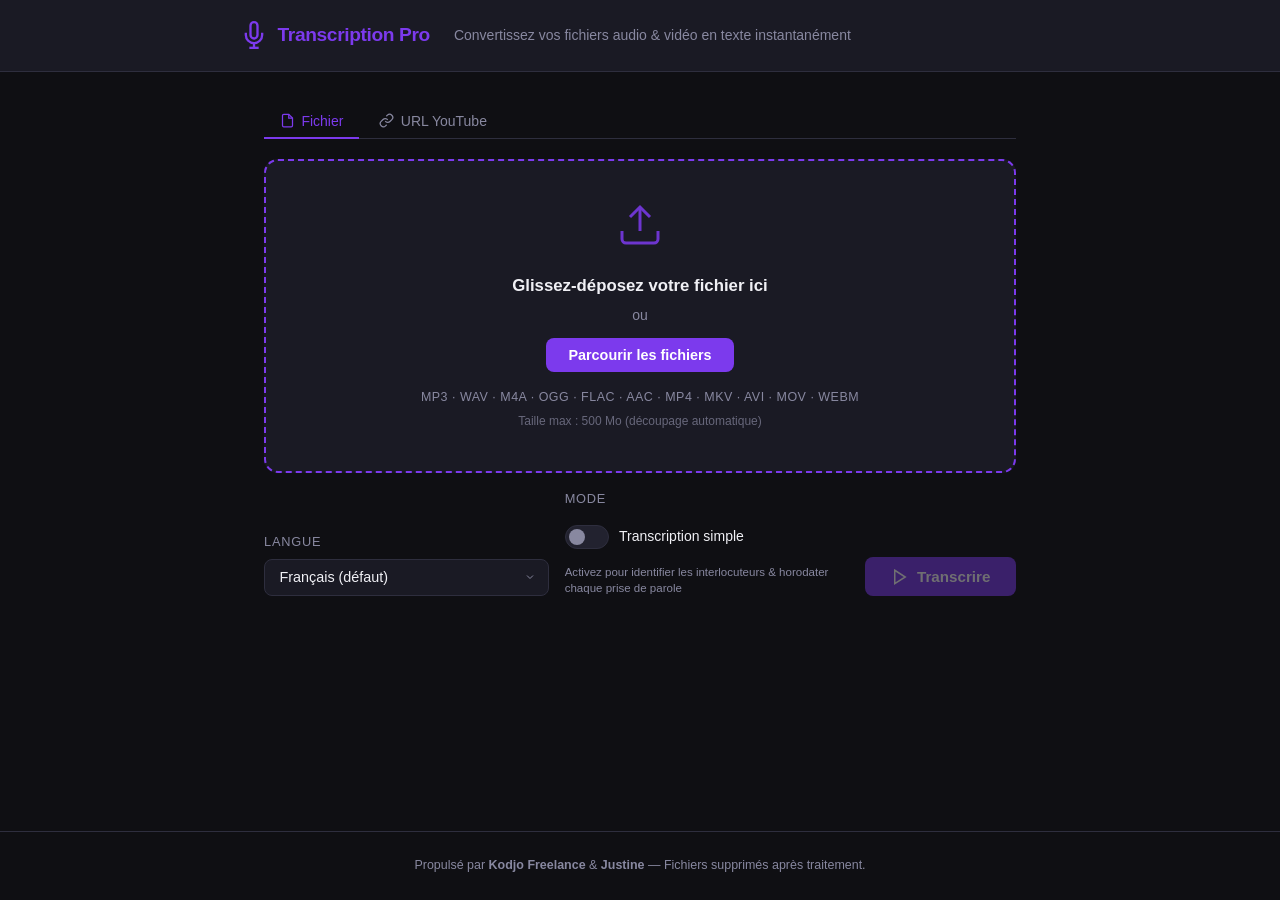
==== frontend/index.html @ 66207620 "Initial commit: transcription app with Cohere/Whisper + diarization" ====
<!DOCTYPE html>
<html lang="fr">
<head>
  <meta charset="UTF-8" />
  <meta name="viewport" content="width=device-width, initial-scale=1.0" />
  <title>Transcription Pro</title>
  <link rel="stylesheet" href="style.css" />
</head>
<body>

  <header>
    <div class="header-inner">
      <div class="logo">
        <svg width="28" height="28" viewBox="0 0 24 24" fill="none" stroke="currentColor" stroke-width="2">
          <path d="M12 1a3 3 0 0 0-3 3v8a3 3 0 0 0 6 0V4a3 3 0 0 0-3-3z"/>
          <path d="M19 10v2a7 7 0 0 1-14 0v-2"/>
          <line x1="12" y1="19" x2="12" y2="23"/>
          <line x1="8" y1="23" x2="16" y2="23"/>
        </svg>
        <span>Transcription Pro</span>
      </div>
      <p class="tagline">Convertissez vos fichiers audio &amp; vidéo en texte instantanément</p>
    </div>
  </header>

  <main>

    <!-- Bannière d'erreur -->
    <div id="error-banner" class="error-banner hidden" role="alert">
      <svg width="18" height="18" viewBox="0 0 24 24" fill="none" stroke="currentColor" stroke-width="2">
        <circle cx="12" cy="12" r="10"/><line x1="12" y1="8" x2="12" y2="12"/>
        <line x1="12" y1="16" x2="12.01" y2="16"/>
      </svg>
      <span id="error-message"></span>
      <button id="error-dismiss" aria-label="Fermer">&times;</button>
    </div>

    <!-- ═══════════════════════════════════════
         SECTION 1 — Upload
    ════════════════════════════════════════ -->
    <section id="upload-section">

      <!-- Onglets Fichier / URL -->
      <div class="input-tabs">
        <button class="input-tab active" data-input="file">
          <svg width="15" height="15" viewBox="0 0 24 24" fill="none" stroke="currentColor" stroke-width="2"><path d="M14 2H6a2 2 0 0 0-2 2v16a2 2 0 0 0 2 2h12a2 2 0 0 0 2-2V8z"/><polyline points="14 2 14 8 20 8"/></svg>
          Fichier
        </button>
        <button class="input-tab" data-input="url">
          <svg width="15" height="15" viewBox="0 0 24 24" fill="none" stroke="currentColor" stroke-width="2"><path d="M10 13a5 5 0 0 0 7.54.54l3-3a5 5 0 0 0-7.07-7.07l-1.72 1.71"/><path d="M14 11a5 5 0 0 0-7.54-.54l-3 3a5 5 0 0 0 7.07 7.07l1.71-1.71"/></svg>
          URL YouTube
        </button>
      </div>

      <!-- Panneau Fichier -->
      <div id="panel-file">
      <div id="drop-zone" tabindex="0" role="button" aria-label="Zone de dépôt de fichier">
        <div class="drop-icon">
          <svg width="48" height="48" viewBox="0 0 24 24" fill="none" stroke="currentColor" stroke-width="1.5">
            <path d="M21 15v4a2 2 0 0 1-2 2H5a2 2 0 0 1-2-2v-4"/>
            <polyline points="17 8 12 3 7 8"/>
            <line x1="12" y1="3" x2="12" y2="15"/>
          </svg>
        </div>
        <p class="drop-title">Glissez-déposez votre fichier ici</p>
        <p class="drop-sub">ou</p>
        <button id="browse-btn" type="button">Parcourir les fichiers</button>
        <p class="formats">MP3 · WAV · M4A · OGG · FLAC · AAC · MP4 · MKV · AVI · MOV · WEBM</p>
        <p class="max-size">Taille max : 500 Mo (découpage automatique)</p>
        <input
          type="file"
          id="file-input"
          hidden
          accept=".mp3,.wav,.m4a,.ogg,.flac,.aac,.mp4,.mkv,.avi,.mov,.webm"
        />
      </div>
      </div><!-- fin panel-file -->

      <!-- Panneau URL -->
      <div id="panel-url" class="hidden">
        <div class="url-input-card">
          <div class="url-input-icon">
            <svg width="36" height="36" viewBox="0 0 24 24" fill="none" stroke="currentColor" stroke-width="1.5">
              <path d="M22.54 6.42a2.78 2.78 0 0 0-1.95-1.96C18.88 4 12 4 12 4s-6.88 0-8.59.46A2.78 2.78 0 0 0 1.46 6.42 29 29 0 0 0 1 12a29 29 0 0 0 .46 5.58 2.78 2.78 0 0 0 1.95 1.96C5.12 20 12 20 12 20s6.88 0 8.59-.46a2.78 2.78 0 0 0 1.95-1.96A29 29 0 0 0 23 12a29 29 0 0 0-.46-5.58z"/>
              <polygon points="9.75 15.02 15.5 12 9.75 8.98 9.75 15.02"/>
            </svg>
          </div>
          <p class="url-input-title">Collez un lien YouTube</p>
          <p class="url-input-sub">Fonctionne aussi avec Vimeo, Twitter/X, Facebook…</p>
          <div class="url-field-row">
            <input
              type="url"
              id="url-input"
              placeholder="https://www.youtube.com/watch?v=..."
              autocomplete="off"
              spellcheck="false"
            />
            <button id="url-paste-btn" type="button" title="Coller depuis le presse-papiers">
              <svg width="15" height="15" viewBox="0 0 24 24" fill="none" stroke="currentColor" stroke-width="2"><path d="M16 4h2a2 2 0 0 1 2 2v14a2 2 0 0 1-2 2H6a2 2 0 0 1-2-2V6a2 2 0 0 1 2-2h2"/><rect x="8" y="2" width="8" height="4" rx="1" ry="1"/></svg>
            </button>
          </div>
          <p id="url-meta" class="url-meta hidden"></p>
        </div>
      </div><!-- fin panel-url -->

      <div class="options-row">

        <!-- Sélection de la langue -->
        <div class="option-group">
          <label for="language-select">Langue</label>
          <select id="language-select">
            <option value="auto">Français (défaut)</option>
            <option value="fr">Français</option>
            <option value="en">English</option>
            <option value="es">Español</option>
            <option value="it">Italiano</option>
            <option value="de">Deutsch</option>
            <option value="pt">Português</option>
            <option value="ja">日本語</option>
            <option value="zh">中文</option>
            <option value="ar">العربية</option>
            <option value="ru">Русский</option>
            <option value="ko">한국어</option>
            <option value="nl">Nederlands</option>
            <option value="pl">Polski</option>
          </select>
        </div>

        <!-- Toggle diarisation -->
        <div class="option-group option-group--toggle">
          <label>Mode</label>
          <div class="toggle-row">
            <label class="toggle-switch" title="Identifier les interlocuteurs (nécessite HF_TOKEN)">
              <input type="checkbox" id="diarize-toggle" />
              <span class="toggle-slider"></span>
            </label>
            <span class="toggle-label" id="mode-label">Transcription simple</span>
          </div>
          <p class="toggle-hint" id="diarize-hint">
            Activez pour identifier les interlocuteurs &amp; horodater chaque prise de parole
          </p>
        </div>

        <!-- Bouton Transcrire -->
        <button id="transcribe-btn" type="button" disabled>
          <svg width="18" height="18" viewBox="0 0 24 24" fill="none" stroke="currentColor" stroke-width="2">
            <polygon points="5 3 19 12 5 21 5 3"/>
          </svg>
          Transcrire
        </button>

      </div>
    </section>

    <!-- ═══════════════════════════════════════
         SECTION 2 — Progression
    ════════════════════════════════════════ -->
    <section id="progress-section" class="hidden">
      <div class="progress-card">
        <div class="progress-icon">
          <svg width="40" height="40" viewBox="0 0 24 24" fill="none" stroke="currentColor" stroke-width="1.5" class="spin">
            <path d="M21 12a9 9 0 1 1-6.219-8.56"/>
          </svg>
        </div>
        <p id="progress-label">Chargement du fichier...</p>
        <div id="progress-bar-container">
          <div id="progress-bar"></div>
        </div>
        <p id="progress-pct">0%</p>
        <p id="progress-detail" class="progress-detail hidden"></p>
      </div>
    </section>

    <!-- ═══════════════════════════════════════
         SECTION 3 — Résultats
    ════════════════════════════════════════ -->
    <section id="results-section" class="hidden">

      <div class="results-header">
        <h2>Transcription terminée</h2>
        <div id="result-meta" class="meta-chips">
          <span id="meta-language" class="chip"></span>
          <span id="meta-duration" class="chip"></span>
          <span id="meta-chunks"   class="chip hidden"></span>
          <span id="meta-speakers" class="chip chip--speakers hidden"></span>
        </div>
      </div>

      <!-- Onglets vue texte / vue interlocuteurs -->
      <div id="view-tabs" class="view-tabs hidden">
        <button class="tab-btn active" data-tab="text">📄 Texte brut</button>
        <button class="tab-btn"        data-tab="speakers">🎙️ Par interlocuteur</button>
      </div>

      <!-- Vue texte brut -->
      <div id="tab-text" class="tab-panel">
        <div class="textarea-wrapper">
          <textarea id="transcript-output" readonly placeholder="La transcription apparaîtra ici..."></textarea>
          <button id="copy-btn" class="copy-btn" title="Copier le texte">
            <svg width="16" height="16" viewBox="0 0 24 24" fill="none" stroke="currentColor" stroke-width="2">
              <rect x="9" y="9" width="13" height="13" rx="2" ry="2"/>
              <path d="M5 15H4a2 2 0 0 1-2-2V4a2 2 0 0 1 2-2h9a2 2 0 0 1 2 2v1"/>
            </svg>
          </button>
        </div>
      </div>

      <!-- Vue interlocuteurs (diarisation) -->
      <div id="tab-speakers" class="tab-panel hidden">
        <div id="speakers-view"></div>
      </div>

      <!-- Boutons d'export -->
      <div class="export-section">
        <p class="export-label">Exporter en :</p>
        <div id="export-buttons">
          <button id="export-txt" class="btn-export">
            <span class="export-icon">TXT</span>
            Texte brut (.txt)
          </button>
          <button id="export-srt" class="btn-export">
            <span class="export-icon">SRT</span>
            Sous-titres (.srt)
          </button>
          <button id="export-docx" class="btn-export">
            <span class="export-icon">DOC</span>
            Word (.docx)
          </button>
        </div>
      </div>

      <button id="new-transcription-btn" type="button" class="btn-secondary">
        ← Nouvelle transcription
      </button>

    </section>

  </main>

  <footer>
    <p>Propulsé par <strong>Kodjo Freelance</strong> &amp; <strong>Justine</strong> &mdash; Fichiers supprimés après traitement.</p>
  </footer>

  <script src="app.js"></script>
</body>
</html>
---- frontend/style.css ----
/* ─── Variables ───────────────────────────────────────────── */
:root {
  --bg:           #0f0f13;
  --surface:      #1a1a24;
  --surface2:     #22222f;
  --border:       #2e2e3e;
  --accent:       #7c3aed;
  --accent-hover: #6d28d9;
  --accent-light: rgba(124, 58, 237, 0.12);
  --text:         #f0f0f5;
  --muted:        #8888a0;
  --error:        #dc2626;
  --error-bg:     rgba(220, 38, 38, 0.1);
  --success:      #16a34a;
  --radius:       14px;
  --radius-sm:    8px;
  --shadow:       0 4px 24px rgba(0, 0, 0, 0.4);
  --transition:   0.2s ease;

  /* Couleurs des interlocuteurs */
  --spk-1: #7c3aed;
  --spk-2: #0e7abf;
  --spk-3: #0e8a4a;
  --spk-4: #bf5e0e;
  --spk-5: #bf0e5e;
  --spk-6: #5e0ebf;
}

/* ─── Reset ───────────────────────────────────────────────── */
*, *::before, *::after { box-sizing: border-box; margin: 0; padding: 0; }

/* ─── Base ────────────────────────────────────────────────── */
body {
  background: var(--bg);
  color: var(--text);
  font-family: -apple-system, BlinkMacSystemFont, "Segoe UI", Roboto, sans-serif;
  font-size: 16px;
  line-height: 1.6;
  min-height: 100vh;
  display: flex;
  flex-direction: column;
}

/* ─── Header ──────────────────────────────────────────────── */
header {
  background: var(--surface);
  border-bottom: 1px solid var(--border);
  padding: 1.25rem 1.5rem;
}

.header-inner {
  max-width: 800px;
  margin: 0 auto;
  display: flex;
  align-items: center;
  gap: 1.5rem;
  flex-wrap: wrap;
}

.logo {
  display: flex;
  align-items: center;
  gap: 0.6rem;
  color: var(--accent);
  font-size: 1.2rem;
  font-weight: 700;
  letter-spacing: -0.02em;
}

.tagline { color: var(--muted); font-size: 0.875rem; }

/* ─── Main ────────────────────────────────────────────────── */
main {
  flex: 1;
  max-width: 800px;
  width: 100%;
  margin: 0 auto;
  padding: 2rem 1.5rem;
  display: flex;
  flex-direction: column;
  gap: 1.5rem;
}

/* ─── Bannière d'erreur ───────────────────────────────────── */
.error-banner {
  display: flex;
  align-items: center;
  gap: 0.75rem;
  background: var(--error-bg);
  border: 1px solid var(--error);
  border-radius: var(--radius-sm);
  padding: 0.875rem 1rem;
  color: #fca5a5;
  font-size: 0.9rem;
}
.error-banner svg { flex-shrink: 0; stroke: var(--error); }
.error-banner span { flex: 1; }

#error-dismiss {
  background: none;
  border: none;
  color: var(--muted);
  font-size: 1.25rem;
  cursor: pointer;
  padding: 0 0.25rem;
  line-height: 1;
  transition: color var(--transition);
}
#error-dismiss:hover { color: var(--text); }

/* ─── Onglets Fichier / URL ───────────────────────────────── */
.input-tabs {
  display: flex;
  gap: 0.25rem;
  border-bottom: 1px solid var(--border);
  margin-bottom: 1.25rem;
}

.input-tab {
  display: flex;
  align-items: center;
  gap: 0.4rem;
  background: none;
  border: none;
  border-bottom: 2px solid transparent;
  color: var(--muted);
  padding: 0.55rem 1rem;
  font-size: 0.875rem;
  font-weight: 500;
  cursor: pointer;
  transition: color var(--transition), border-color var(--transition);
  margin-bottom: -1px;
}
.input-tab:hover { color: var(--text); }
.input-tab.active {
  color: var(--accent);
  border-bottom-color: var(--accent);
}

/* ─── Panneau URL ─────────────────────────────────────────── */
.url-input-card {
  background: var(--surface);
  border: 2px dashed var(--accent);
  border-radius: var(--radius);
  padding: 2.5rem 2rem;
  text-align: center;
  display: flex;
  flex-direction: column;
  align-items: center;
  gap: 0.75rem;
}

.url-input-icon { color: #ff4444; opacity: 0.9; }
.url-input-title { font-size: 1.05rem; font-weight: 600; }
.url-input-sub   { color: var(--muted); font-size: 0.875rem; margin-bottom: 0.25rem; }

.url-field-row {
  display: flex;
  width: 100%;
  max-width: 480px;
  gap: 0.5rem;
}

#url-input {
  flex: 1;
  background: var(--surface2);
  color: var(--text);
  border: 1px solid var(--border);
  border-radius: var(--radius-sm);
  padding: 0.65rem 1rem;
  font-size: 0.9rem;
  outline: none;
  transition: border-color var(--transition);
}
#url-input:focus { border-color: var(--accent); }
#url-input::placeholder { color: var(--muted); }

#url-paste-btn {
  background: var(--surface2);
  border: 1px solid var(--border);
  border-radius: var(--radius-sm);
  color: var(--muted);
  padding: 0 0.75rem;
  cursor: pointer;
  display: flex;
  align-items: center;
  transition: color var(--transition), border-color var(--transition);
}
#url-paste-btn:hover { color: var(--text); border-color: var(--accent); }

.url-meta {
  font-size: 0.78rem;
  color: var(--muted);
  font-style: italic;
}

/* ─── Drop zone ───────────────────────────────────────────── */
#drop-zone {
  background: var(--surface);
  border: 2px dashed var(--accent);
  border-radius: var(--radius);
  padding: 2.5rem 2rem;
  text-align: center;
  cursor: pointer;
  transition: background var(--transition), border-color var(--transition), transform 0.1s;
  outline: none;
}
#drop-zone:hover, #drop-zone:focus {
  background: var(--accent-light);
  border-color: #a78bfa;
}
#drop-zone.drag-over {
  background: var(--accent-light);
  border-color: #a78bfa;
  transform: scale(1.01);
}
#drop-zone.has-file {
  border-style: solid;
  border-color: #16a34a;
  background: rgba(22, 163, 74, 0.07);
}

.drop-icon { margin-bottom: 1rem; color: var(--accent); opacity: 0.85; }
.drop-title { font-size: 1.05rem; font-weight: 600; margin-bottom: 0.25rem; }
.drop-sub { color: var(--muted); font-size: 0.875rem; margin-bottom: 0.75rem; }

#browse-btn {
  background: var(--accent);
  color: #fff;
  border: none;
  border-radius: var(--radius-sm);
  padding: 0.55rem 1.4rem;
  font-size: 0.9rem;
  font-weight: 600;
  cursor: pointer;
  transition: background var(--transition);
  margin-bottom: 1rem;
}
#browse-btn:hover { background: var(--accent-hover); }

.formats { font-size: 0.78rem; color: var(--muted); letter-spacing: 0.04em; margin-bottom: 0.25rem; }
.max-size { font-size: 0.75rem; color: var(--muted); opacity: 0.7; }

/* ─── Options row ─────────────────────────────────────────── */
.options-row {
  display: flex;
  align-items: flex-end;
  gap: 1rem;
  margin-top: 1rem;
  flex-wrap: wrap;
}

.option-group {
  display: flex;
  flex-direction: column;
  gap: 0.4rem;
  flex: 1;
  min-width: 180px;
}

.option-group label {
  font-size: 0.8rem;
  color: var(--muted);
  font-weight: 500;
  text-transform: uppercase;
  letter-spacing: 0.06em;
}

select {
  background: var(--surface);
  color: var(--text);
  border: 1px solid var(--border);
  border-radius: var(--radius-sm);
  padding: 0.6rem 0.9rem;
  font-size: 0.9rem;
  cursor: pointer;
  outline: none;
  transition: border-color var(--transition);
  width: 100%;
  appearance: none;
  background-image: url("data:image/svg+xml,%3Csvg xmlns='http://www.w3.org/2000/svg' width='12' height='12' viewBox='0 0 24 24' fill='none' stroke='%238888a0' stroke-width='2'%3E%3Cpolyline points='6 9 12 15 18 9'/%3E%3C/svg%3E");
  background-repeat: no-repeat;
  background-position: right 0.75rem center;
  padding-right: 2.2rem;
}
select:focus { border-color: var(--accent); }

/* ─── Toggle switch ───────────────────────────────────────── */
.option-group--toggle { min-width: 220px; }

.toggle-row {
  display: flex;
  align-items: center;
  gap: 0.65rem;
  padding: 0.55rem 0;
}

.toggle-switch {
  position: relative;
  display: inline-block;
  width: 44px;
  height: 24px;
  flex-shrink: 0;
  cursor: pointer;
}

.toggle-switch input { opacity: 0; width: 0; height: 0; }

.toggle-slider {
  position: absolute;
  inset: 0;
  background: var(--surface2);
  border: 1px solid var(--border);
  border-radius: 999px;
  transition: background var(--transition), border-color var(--transition);
}
.toggle-slider::before {
  content: "";
  position: absolute;
  left: 3px;
  top: 50%;
  transform: translateY(-50%);
  width: 16px;
  height: 16px;
  background: var(--muted);
  border-radius: 50%;
  transition: transform var(--transition), background var(--transition);
}

.toggle-switch input:checked + .toggle-slider {
  background: var(--accent-light);
  border-color: var(--accent);
}
.toggle-switch input:checked + .toggle-slider::before {
  transform: translateX(20px) translateY(-50%);
  background: var(--accent);
}

.toggle-label {
  font-size: 0.875rem;
  color: var(--text);
  font-weight: 500;
}

.toggle-hint {
  font-size: 0.72rem;
  color: var(--muted);
  line-height: 1.4;
}

/* ─── Bouton Transcrire ───────────────────────────────────── */
#transcribe-btn {
  display: flex;
  align-items: center;
  gap: 0.5rem;
  background: var(--accent);
  color: #fff;
  border: none;
  border-radius: var(--radius-sm);
  padding: 0.65rem 1.6rem;
  font-size: 0.95rem;
  font-weight: 700;
  cursor: pointer;
  transition: background var(--transition), opacity var(--transition);
  white-space: nowrap;
}
#transcribe-btn:hover:not(:disabled) { background: var(--accent-hover); }
#transcribe-btn:disabled { opacity: 0.4; cursor: not-allowed; }

/* ─── Progression ─────────────────────────────────────────── */
.progress-card {
  background: var(--surface);
  border-radius: var(--radius);
  padding: 3rem 2rem;
  text-align: center;
  display: flex;
  flex-direction: column;
  align-items: center;
  gap: 1.25rem;
}
.progress-icon { color: var(--accent); }
.spin { animation: spin 1.4s linear infinite; }
@keyframes spin { to { transform: rotate(360deg); } }

#progress-label { font-size: 0.95rem; color: var(--muted); }

#progress-bar-container {
  width: 100%;
  max-width: 380px;
  height: 6px;
  background: var(--surface2);
  border-radius: 3px;
  overflow: hidden;
}
#progress-bar {
  height: 100%;
  background: linear-gradient(90deg, var(--accent), #a78bfa);
  border-radius: 3px;
  width: 0%;
  transition: width 0.5s ease;
}
#progress-pct { font-size: 0.85rem; color: var(--muted); }

.progress-detail {
  font-size: 0.78rem;
  color: var(--muted);
  font-style: italic;
  max-width: 380px;
  line-height: 1.5;
}

/* ─── Résultats ───────────────────────────────────────────── */
.results-header {
  display: flex;
  align-items: center;
  justify-content: space-between;
  flex-wrap: wrap;
  gap: 0.75rem;
}
.results-header h2 { font-size: 1.1rem; font-weight: 700; }

.meta-chips { display: flex; gap: 0.5rem; flex-wrap: wrap; }

.chip {
  background: var(--surface2);
  border: 1px solid var(--border);
  border-radius: 999px;
  padding: 0.2rem 0.75rem;
  font-size: 0.78rem;
  color: var(--muted);
}
.chip--speakers {
  background: var(--accent-light);
  border-color: var(--accent);
  color: #a78bfa;
}

/* ─── Onglets ─────────────────────────────────────────────── */
.view-tabs {
  display: flex;
  gap: 0.25rem;
  border-bottom: 1px solid var(--border);
  margin-bottom: -1px;
}

.tab-btn {
  background: none;
  border: none;
  border-bottom: 2px solid transparent;
  color: var(--muted);
  padding: 0.6rem 1rem;
  font-size: 0.875rem;
  font-weight: 500;
  cursor: pointer;
  transition: color var(--transition), border-color var(--transition);
  margin-bottom: -1px;
}
.tab-btn:hover { color: var(--text); }
.tab-btn.active {
  color: var(--accent);
  border-bottom-color: var(--accent);
}

.tab-panel { padding-top: 1rem; }

/* ─── Textarea ────────────────────────────────────────────── */
.textarea-wrapper { position: relative; }

#transcript-output {
  width: 100%;
  min-height: 280px;
  resize: vertical;
  background: var(--surface);
  color: var(--text);
  border: 1px solid var(--border);
  border-radius: var(--radius);
  padding: 1.1rem 3rem 1.1rem 1.1rem;
  font-family: Georgia, "Times New Roman", serif;
  font-size: 0.95rem;
  line-height: 1.85;
  outline: none;
  transition: border-color var(--transition);
}
#transcript-output:focus { border-color: var(--accent); }

.copy-btn {
  position: absolute;
  top: 0.75rem;
  right: 0.75rem;
  background: var(--surface2);
  border: 1px solid var(--border);
  border-radius: var(--radius-sm);
  color: var(--muted);
  padding: 0.4rem;
  cursor: pointer;
  display: flex;
  align-items: center;
  justify-content: center;
  transition: color var(--transition), background var(--transition);
}
.copy-btn:hover { color: var(--text); background: var(--border); }

/* ─── Vue interlocuteurs ──────────────────────────────────── */
#speakers-view {
  background: var(--surface);
  border: 1px solid var(--border);
  border-radius: var(--radius);
  padding: 1.25rem;
  min-height: 280px;
  max-height: 520px;
  overflow-y: auto;
  display: flex;
  flex-direction: column;
  gap: 0.6rem;
}

.speaker-entry {
  display: flex;
  gap: 0.75rem;
  align-items: flex-start;
  padding: 0.6rem 0.75rem;
  border-radius: var(--radius-sm);
  transition: background var(--transition);
}
.speaker-entry:hover { background: var(--surface2); }

.speaker-ts {
  font-size: 0.75rem;
  color: var(--muted);
  font-family: monospace;
  white-space: nowrap;
  padding-top: 0.15rem;
  min-width: 52px;
}

.speaker-badge {
  display: inline-flex;
  align-items: center;
  gap: 0.3rem;
  font-size: 0.78rem;
  font-weight: 700;
  border-radius: 999px;
  padding: 0.15rem 0.65rem;
  white-space: nowrap;
  min-width: 100px;
  justify-content: center;
}

.speaker-text {
  font-size: 0.93rem;
  line-height: 1.65;
  color: var(--text);
  flex: 1;
}

/* Couleurs des interlocuteurs (assignées dynamiquement en JS) */
.spk-color-0 { background: rgba(124,58,237,0.15); color: #a78bfa; border: 1px solid rgba(124,58,237,0.3); }
.spk-color-1 { background: rgba(14,122,191,0.15); color: #60b8f5; border: 1px solid rgba(14,122,191,0.3); }
.spk-color-2 { background: rgba(14,138,74,0.15);  color: #4ade80; border: 1px solid rgba(14,138,74,0.3);  }
.spk-color-3 { background: rgba(191,94,14,0.15);  color: #fbbf24; border: 1px solid rgba(191,94,14,0.3);  }
.spk-color-4 { background: rgba(191,14,94,0.15);  color: #f472b6; border: 1px solid rgba(191,14,94,0.3);  }
.spk-color-5 { background: rgba(94,14,191,0.15);  color: #c084fc; border: 1px solid rgba(94,14,191,0.3);  }

/* ─── Export ──────────────────────────────────────────────── */
.export-section {
  display: flex;
  align-items: center;
  gap: 1rem;
  flex-wrap: wrap;
}
.export-label { font-size: 0.85rem; color: var(--muted); white-space: nowrap; }

#export-buttons { display: flex; gap: 0.75rem; flex-wrap: wrap; }

.btn-export {
  display: flex;
  align-items: center;
  gap: 0.6rem;
  background: var(--surface);
  color: var(--text);
  border: 1px solid var(--border);
  border-radius: var(--radius-sm);
  padding: 0.55rem 1.1rem;
  font-size: 0.875rem;
  font-weight: 500;
  cursor: pointer;
  transition: border-color var(--transition), background var(--transition);
}
.btn-export:hover {
  border-color: var(--accent);
  background: var(--accent-light);
}

.export-icon {
  background: var(--accent-light);
  color: #a78bfa;
  border-radius: 4px;
  font-size: 0.65rem;
  font-weight: 700;
  padding: 0.15rem 0.35rem;
  letter-spacing: 0.05em;
}

/* ─── Bouton secondaire ───────────────────────────────────── */
.btn-secondary {
  background: none;
  color: var(--muted);
  border: 1px solid var(--border);
  border-radius: var(--radius-sm);
  padding: 0.55rem 1.2rem;
  font-size: 0.875rem;
  cursor: pointer;
  transition: color var(--transition), border-color var(--transition);
  align-self: flex-start;
}
.btn-secondary:hover { color: var(--text); border-color: var(--muted); }

/* ─── Footer ──────────────────────────────────────────────── */
footer {
  text-align: center;
  padding: 1.5rem;
  color: var(--muted);
  font-size: 0.78rem;
  border-top: 1px solid var(--border);
  margin-top: auto;
}

/* ─── Utilitaires ─────────────────────────────────────────── */
.hidden { display: none !important; }

/* ─── Responsive ──────────────────────────────────────────── */
@media (max-width: 620px) {
  .header-inner { flex-direction: column; align-items: flex-start; gap: 0.4rem; }
  main { padding: 1.25rem 1rem; }
  #drop-zone { padding: 2rem 1rem; }
  .options-row { flex-direction: column; }
  .option-group, .option-group--toggle { width: 100%; }
  #transcribe-btn { width: 100%; justify-content: center; }
  #export-buttons { flex-direction: column; }
  .btn-export { width: 100%; justify-content: center; }
  .results-header { flex-direction: column; align-items: flex-start; }
  .export-section { flex-direction: column; align-items: flex-start; }
}
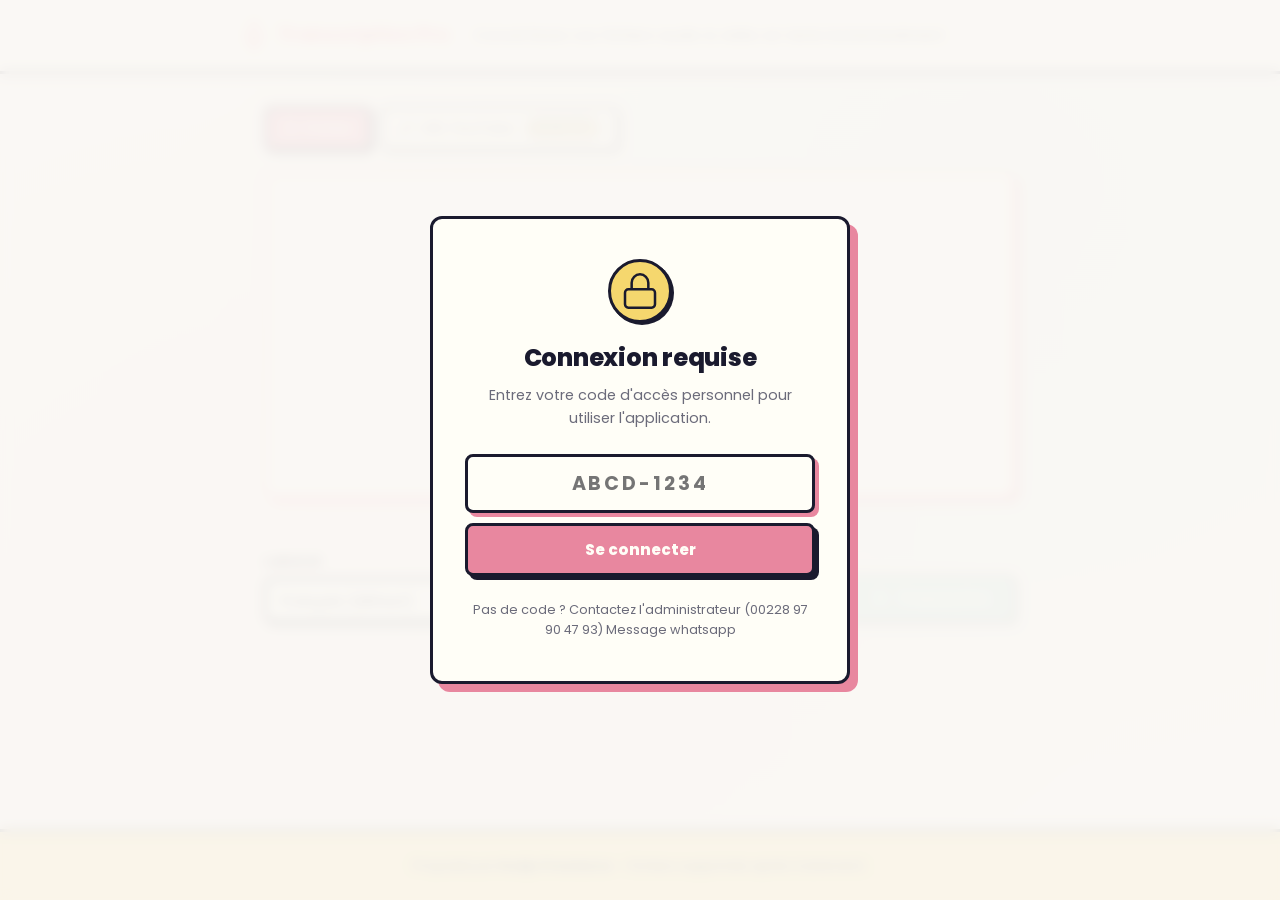
==== commit 71db5775: "Ajout du système d'auth par codes + crédits + thème Memphis - Auth par code d'accès (SQLite + cookie" ====
--- a/frontend/index.html
+++ b/frontend/index.html
@@ -4,6 +4,9 @@
   <meta charset="UTF-8" />
   <meta name="viewport" content="width=device-width, initial-scale=1.0" />
   <title>Transcription Pro</title>
+  <link rel="preconnect" href="https://fonts.googleapis.com" />
+  <link rel="preconnect" href="https://fonts.gstatic.com" crossorigin />
+  <link rel="stylesheet" href="https://fonts.googleapis.com/css2?family=Poppins:wght@400;500;600;700;800&display=swap" />
   <link rel="stylesheet" href="style.css" />
 </head>
 <body>
@@ -20,8 +23,56 @@
         <span>Transcription Pro</span>
       </div>
       <p class="tagline">Convertissez vos fichiers audio &amp; vidéo en texte instantanément</p>
+
+      <!-- Widget utilisateur -->
+      <div id="user-widget" class="user-widget hidden">
+        <div id="credits-badge" class="credits-badge" title="Crédits restants">
+          <svg width="14" height="14" viewBox="0 0 24 24" fill="none" stroke="currentColor" stroke-width="2">
+            <circle cx="12" cy="12" r="10"/>
+            <path d="M8 12h8M12 8v8"/>
+          </svg>
+          <span id="credits-count">—</span>
+        </div>
+        <a id="admin-link" href="admin.html" class="user-btn hidden" title="Administration">⚙️ Admin</a>
+        <button id="logout-btn" class="user-btn" title="Se déconnecter">Déconnexion</button>
+      </div>
     </div>
   </header>
+
+  <!-- ═══════════════════════════════════════
+       Overlay de connexion
+  ════════════════════════════════════════ -->
+  <div id="login-overlay" class="login-overlay hidden">
+    <div class="login-card">
+      <div class="login-icon">
+        <svg width="40" height="40" viewBox="0 0 24 24" fill="none" stroke="currentColor" stroke-width="1.5">
+          <rect x="3" y="11" width="18" height="11" rx="2" ry="2"/>
+          <path d="M7 11V7a5 5 0 0 1 10 0v4"/>
+        </svg>
+      </div>
+      <h2>Connexion requise</h2>
+      <p class="login-sub">Entrez votre code d'accès personnel pour utiliser l'application.</p>
+
+      <form id="login-form">
+        <input
+          type="text"
+          id="login-code"
+          placeholder="ABCD-1234"
+          autocomplete="off"
+          spellcheck="false"
+          required
+          autofocus
+        />
+        <button type="submit" id="login-submit">Se connecter</button>
+      </form>
+
+      <p id="login-error" class="login-error hidden"></p>
+
+      <p class="login-help">
+        Pas de code ? <span id="login-contact">Contactez l'administrateur (00228 97 90 47 93) Message whatsapp</span>
+      </p>
+    </div>
+  </div>
 
   <main>
 
@@ -46,9 +97,10 @@
           <svg width="15" height="15" viewBox="0 0 24 24" fill="none" stroke="currentColor" stroke-width="2"><path d="M14 2H6a2 2 0 0 0-2 2v16a2 2 0 0 0 2 2h12a2 2 0 0 0 2-2V8z"/><polyline points="14 2 14 8 20 8"/></svg>
           Fichier
         </button>
-        <button class="input-tab" data-input="url">
+        <button class="input-tab" data-input="url" disabled title="Bientôt disponible">
           <svg width="15" height="15" viewBox="0 0 24 24" fill="none" stroke="currentColor" stroke-width="2"><path d="M10 13a5 5 0 0 0 7.54.54l3-3a5 5 0 0 0-7.07-7.07l-1.72 1.71"/><path d="M14 11a5 5 0 0 0-7.54-.54l-3 3a5 5 0 0 0 7.07 7.07l1.71-1.71"/></svg>
           URL YouTube
+          <span class="badge-soon">Bientôt</span>
         </button>
       </div>
 
@@ -62,16 +114,16 @@
             <line x1="12" y1="3" x2="12" y2="15"/>
           </svg>
         </div>
-        <p class="drop-title">Glissez-déposez votre fichier ici</p>
+        <p class="drop-title">Glissez-déposez votre fichier audio ici</p>
         <p class="drop-sub">ou</p>
         <button id="browse-btn" type="button">Parcourir les fichiers</button>
-        <p class="formats">MP3 · WAV · M4A · OGG · FLAC · AAC · MP4 · MKV · AVI · MOV · WEBM</p>
+        <p class="formats">MP3 · WAV · M4A · OGG · FLAC · AAC</p>
         <p class="max-size">Taille max : 500 Mo (découpage automatique)</p>
         <input
           type="file"
           id="file-input"
           hidden
-          accept=".mp3,.wav,.m4a,.ogg,.flac,.aac,.mp4,.mkv,.avi,.mov,.webm"
+          accept=".mp3,.wav,.m4a,.ogg,.flac,.aac"
         />
       </div>
       </div><!-- fin panel-file -->
@@ -238,7 +290,7 @@
   </main>
 
   <footer>
-    <p>Propulsé par <strong>Kodjo Freelance</strong> &amp; <strong>Justine</strong> &mdash; Fichiers supprimés après traitement.</p>
+    <p>Propulsé par <strong>Kodjo Freelance</strong> &mdash; Fichiers supprimés après traitement.</p>
   </footer>
 
   <script src="app.js"></script>
--- a/frontend/style.css
+++ b/frontend/style.css
@@ -1,29 +1,51 @@
-/* ─── Variables ───────────────────────────────────────────── */
+/* ═══════════════════════════════════════════════════════════
+   THÈME MEMPHIS — Playful, geometric, bold colors
+   ═══════════════════════════════════════════════════════════ */
+
 :root {
-  --bg:           #0f0f13;
-  --surface:      #1a1a24;
-  --surface2:     #22222f;
-  --border:       #2e2e3e;
-  --accent:       #7c3aed;
-  --accent-hover: #6d28d9;
-  --accent-light: rgba(124, 58, 237, 0.12);
-  --text:         #f0f0f5;
-  --muted:        #8888a0;
+  /* Couleurs */
+  --bg:           #faf8f5;
+  --surface:      #fffef7;
+  --surface2:     #f5d76e;          /* jaune accent */
+  --border:       #1a1a2e;          /* bordures noires Memphis */
+  --text:         #1a1a2e;
+  --muted:        #6b6b7a;
+
+  --accent:       #e8879f;          /* rose primaire */
+  --accent-hover: #db6e8c;
+  --accent-light: rgba(232, 135, 159, 0.18);
+
+  --secondary:    #4db8a8;          /* turquoise secondaire */
+  --secondary-light: rgba(77, 184, 168, 0.18);
+
+  --yellow:       #f5d76e;
+  --yellow-light: rgba(245, 215, 110, 0.30);
+
   --error:        #dc2626;
-  --error-bg:     rgba(220, 38, 38, 0.1);
-  --success:      #16a34a;
-  --radius:       14px;
+  --error-bg:     rgba(220, 38, 38, 0.12);
+  --success:      #4db8a8;
+
+  /* Géométrie */
+  --radius:       12px;
   --radius-sm:    8px;
-  --shadow:       0 4px 24px rgba(0, 0, 0, 0.4);
-  --transition:   0.2s ease;
-
-  /* Couleurs des interlocuteurs */
-  --spk-1: #7c3aed;
-  --spk-2: #0e7abf;
-  --spk-3: #0e8a4a;
-  --spk-4: #bf5e0e;
-  --spk-5: #bf0e5e;
-  --spk-6: #5e0ebf;
+  --bw:           3px;              /* border-width Memphis */
+
+  /* Ombres dures décalées (signature Memphis) */
+  --shadow:        4px 4px 0 #1a1a2e;
+  --shadow-sm:     2px 2px 0 #1a1a2e;
+  --shadow-pink:   4px 4px 0 #e8879f;
+  --shadow-teal:   4px 4px 0 #4db8a8;
+  --shadow-yellow: 4px 4px 0 #f5d76e;
+
+  --transition:   0.12s ease;
+
+  /* Couleurs des interlocuteurs (palette Memphis) */
+  --spk-1: #e8879f;
+  --spk-2: #4db8a8;
+  --spk-3: #f5d76e;
+  --spk-4: #ff8c42;
+  --spk-5: #9b6bd6;
+  --spk-6: #5db3e3;
 }
 
 /* ─── Reset ───────────────────────────────────────────────── */
@@ -33,18 +55,25 @@
 body {
   background: var(--bg);
   color: var(--text);
-  font-family: -apple-system, BlinkMacSystemFont, "Segoe UI", Roboto, sans-serif;
+  font-family: 'Poppins', -apple-system, BlinkMacSystemFont, "Segoe UI", Roboto, sans-serif;
   font-size: 16px;
   line-height: 1.6;
   min-height: 100vh;
   display: flex;
   flex-direction: column;
-}
+  /* Motif Memphis subtil en arrière-plan */
+  background-image:
+    radial-gradient(circle at 20% 80%, rgba(232,135,159,0.08) 0, transparent 60%),
+    radial-gradient(circle at 80% 20%, rgba(77,184,168,0.08) 0, transparent 60%),
+    radial-gradient(circle at 50% 50%, rgba(245,215,110,0.08) 0, transparent 70%);
+}
+
+h1, h2, h3, h4 { font-family: 'Poppins', sans-serif; font-weight: 700; letter-spacing: -0.01em; }
 
 /* ─── Header ──────────────────────────────────────────────── */
 header {
   background: var(--surface);
-  border-bottom: 1px solid var(--border);
+  border-bottom: var(--bw) solid var(--border);
   padding: 1.25rem 1.5rem;
 }
 
@@ -63,11 +92,11 @@
   gap: 0.6rem;
   color: var(--accent);
   font-size: 1.2rem;
-  font-weight: 700;
+  font-weight: 800;
   letter-spacing: -0.02em;
 }
 
-.tagline { color: var(--muted); font-size: 0.875rem; }
+.tagline { color: var(--muted); font-size: 0.875rem; font-weight: 500; }
 
 /* ─── Main ────────────────────────────────────────────────── */
 main {
@@ -87,11 +116,13 @@
   align-items: center;
   gap: 0.75rem;
   background: var(--error-bg);
-  border: 1px solid var(--error);
+  border: var(--bw) solid var(--error);
   border-radius: var(--radius-sm);
   padding: 0.875rem 1rem;
-  color: #fca5a5;
+  color: var(--error);
   font-size: 0.9rem;
+  font-weight: 500;
+  box-shadow: var(--shadow-sm);
 }
 .error-banner svg { flex-shrink: 0; stroke: var(--error); }
 .error-banner span { flex: 1; }
@@ -99,20 +130,19 @@
 #error-dismiss {
   background: none;
   border: none;
-  color: var(--muted);
+  color: var(--error);
   font-size: 1.25rem;
   cursor: pointer;
   padding: 0 0.25rem;
   line-height: 1;
-  transition: color var(--transition);
-}
-#error-dismiss:hover { color: var(--text); }
+  transition: opacity var(--transition);
+}
+#error-dismiss:hover { opacity: 0.6; }
 
 /* ─── Onglets Fichier / URL ───────────────────────────────── */
 .input-tabs {
   display: flex;
-  gap: 0.25rem;
-  border-bottom: 1px solid var(--border);
+  gap: 0.5rem;
   margin-bottom: 1.25rem;
 }
 
@@ -120,27 +150,51 @@
   display: flex;
   align-items: center;
   gap: 0.4rem;
-  background: none;
-  border: none;
-  border-bottom: 2px solid transparent;
-  color: var(--muted);
+  background: var(--surface);
+  border: var(--bw) solid var(--border);
+  border-radius: var(--radius-sm);
+  color: var(--text);
   padding: 0.55rem 1rem;
+  font-family: inherit;
   font-size: 0.875rem;
-  font-weight: 500;
-  cursor: pointer;
-  transition: color var(--transition), border-color var(--transition);
-  margin-bottom: -1px;
-}
-.input-tab:hover { color: var(--text); }
+  font-weight: 600;
+  cursor: pointer;
+  transition: transform var(--transition), box-shadow var(--transition);
+  box-shadow: var(--shadow-sm);
+}
+.input-tab:hover:not(:disabled) {
+  transform: translate(-1px, -1px);
+  box-shadow: 3px 3px 0 var(--border);
+}
 .input-tab.active {
-  color: var(--accent);
-  border-bottom-color: var(--accent);
+  background: var(--accent);
+  color: var(--surface);
+}
+.input-tab:disabled {
+  opacity: 0.55;
+  cursor: not-allowed;
+  box-shadow: var(--shadow-sm);
+  transform: none;
+}
+
+.badge-soon {
+  display: inline-block;
+  background: var(--yellow);
+  color: var(--text);
+  border: 2px solid var(--border);
+  border-radius: 999px;
+  padding: 0.05rem 0.45rem;
+  font-size: 0.65rem;
+  font-weight: 800;
+  text-transform: uppercase;
+  letter-spacing: 0.05em;
+  margin-left: 0.35rem;
 }
 
 /* ─── Panneau URL ─────────────────────────────────────────── */
 .url-input-card {
   background: var(--surface);
-  border: 2px dashed var(--accent);
+  border: var(--bw) dashed var(--accent);
   border-radius: var(--radius);
   padding: 2.5rem 2rem;
   text-align: center;
@@ -148,10 +202,11 @@
   flex-direction: column;
   align-items: center;
   gap: 0.75rem;
+  box-shadow: var(--shadow-pink);
 }
 
 .url-input-icon { color: #ff4444; opacity: 0.9; }
-.url-input-title { font-size: 1.05rem; font-weight: 600; }
+.url-input-title { font-size: 1.05rem; font-weight: 700; }
 .url-input-sub   { color: var(--muted); font-size: 0.875rem; margin-bottom: 0.25rem; }
 
 .url-field-row {
@@ -163,30 +218,38 @@
 
 #url-input {
   flex: 1;
-  background: var(--surface2);
-  color: var(--text);
-  border: 1px solid var(--border);
+  background: var(--surface);
+  color: var(--text);
+  border: var(--bw) solid var(--border);
   border-radius: var(--radius-sm);
   padding: 0.65rem 1rem;
+  font-family: inherit;
   font-size: 0.9rem;
   outline: none;
-  transition: border-color var(--transition);
-}
-#url-input:focus { border-color: var(--accent); }
+  transition: box-shadow var(--transition);
+  box-shadow: var(--shadow-sm);
+}
+#url-input:focus {
+  box-shadow: 4px 4px 0 var(--accent);
+}
 #url-input::placeholder { color: var(--muted); }
 
 #url-paste-btn {
-  background: var(--surface2);
-  border: 1px solid var(--border);
-  border-radius: var(--radius-sm);
-  color: var(--muted);
+  background: var(--surface);
+  border: var(--bw) solid var(--border);
+  border-radius: var(--radius-sm);
+  color: var(--text);
   padding: 0 0.75rem;
   cursor: pointer;
   display: flex;
   align-items: center;
-  transition: color var(--transition), border-color var(--transition);
-}
-#url-paste-btn:hover { color: var(--text); border-color: var(--accent); }
+  transition: transform var(--transition), box-shadow var(--transition);
+  box-shadow: var(--shadow-sm);
+}
+#url-paste-btn:hover {
+  transform: translate(-1px, -1px);
+  box-shadow: 3px 3px 0 var(--border);
+}
 
 .url-meta {
   font-size: 0.78rem;
@@ -197,49 +260,61 @@
 /* ─── Drop zone ───────────────────────────────────────────── */
 #drop-zone {
   background: var(--surface);
-  border: 2px dashed var(--accent);
+  border: var(--bw) dashed var(--accent);
   border-radius: var(--radius);
   padding: 2.5rem 2rem;
   text-align: center;
   cursor: pointer;
-  transition: background var(--transition), border-color var(--transition), transform 0.1s;
+  transition: background var(--transition), transform var(--transition), box-shadow var(--transition);
   outline: none;
+  box-shadow: var(--shadow-pink);
 }
 #drop-zone:hover, #drop-zone:focus {
   background: var(--accent-light);
-  border-color: #a78bfa;
+  transform: translate(-2px, -2px);
+  box-shadow: 6px 6px 0 var(--accent);
 }
 #drop-zone.drag-over {
   background: var(--accent-light);
-  border-color: #a78bfa;
-  transform: scale(1.01);
+  transform: translate(-2px, -2px) scale(1.01);
+  box-shadow: 6px 6px 0 var(--accent);
 }
 #drop-zone.has-file {
   border-style: solid;
-  border-color: #16a34a;
-  background: rgba(22, 163, 74, 0.07);
-}
-
-.drop-icon { margin-bottom: 1rem; color: var(--accent); opacity: 0.85; }
-.drop-title { font-size: 1.05rem; font-weight: 600; margin-bottom: 0.25rem; }
+  border-color: var(--secondary);
+  background: var(--secondary-light);
+  box-shadow: var(--shadow-teal);
+}
+
+.drop-icon { margin-bottom: 1rem; color: var(--accent); }
+.drop-title { font-size: 1.1rem; font-weight: 700; margin-bottom: 0.25rem; }
 .drop-sub { color: var(--muted); font-size: 0.875rem; margin-bottom: 0.75rem; }
 
 #browse-btn {
   background: var(--accent);
-  color: #fff;
-  border: none;
+  color: var(--surface);
+  border: var(--bw) solid var(--border);
   border-radius: var(--radius-sm);
   padding: 0.55rem 1.4rem;
+  font-family: inherit;
   font-size: 0.9rem;
-  font-weight: 600;
-  cursor: pointer;
-  transition: background var(--transition);
+  font-weight: 700;
+  cursor: pointer;
+  transition: transform var(--transition), box-shadow var(--transition);
   margin-bottom: 1rem;
-}
-#browse-btn:hover { background: var(--accent-hover); }
-
-.formats { font-size: 0.78rem; color: var(--muted); letter-spacing: 0.04em; margin-bottom: 0.25rem; }
-.max-size { font-size: 0.75rem; color: var(--muted); opacity: 0.7; }
+  box-shadow: var(--shadow);
+}
+#browse-btn:hover {
+  transform: translate(-2px, -2px);
+  box-shadow: 6px 6px 0 var(--border);
+}
+#browse-btn:active {
+  transform: translate(2px, 2px);
+  box-shadow: 0 0 0 var(--border);
+}
+
+.formats { font-size: 0.78rem; color: var(--text); font-weight: 600; letter-spacing: 0.04em; margin-bottom: 0.25rem; }
+.max-size { font-size: 0.75rem; color: var(--muted); }
 
 /* ─── Options row ─────────────────────────────────────────── */
 .options-row {
@@ -259,9 +334,9 @@
 }
 
 .option-group label {
-  font-size: 0.8rem;
-  color: var(--muted);
-  font-weight: 500;
+  font-size: 0.78rem;
+  color: var(--text);
+  font-weight: 700;
   text-transform: uppercase;
   letter-spacing: 0.06em;
 }
@@ -269,21 +344,24 @@
 select {
   background: var(--surface);
   color: var(--text);
-  border: 1px solid var(--border);
+  border: var(--bw) solid var(--border);
   border-radius: var(--radius-sm);
   padding: 0.6rem 0.9rem;
+  font-family: inherit;
   font-size: 0.9rem;
+  font-weight: 500;
   cursor: pointer;
   outline: none;
-  transition: border-color var(--transition);
+  transition: box-shadow var(--transition);
   width: 100%;
   appearance: none;
-  background-image: url("data:image/svg+xml,%3Csvg xmlns='http://www.w3.org/2000/svg' width='12' height='12' viewBox='0 0 24 24' fill='none' stroke='%238888a0' stroke-width='2'%3E%3Cpolyline points='6 9 12 15 18 9'/%3E%3C/svg%3E");
+  background-image: url("data:image/svg+xml,%3Csvg xmlns='http://www.w3.org/2000/svg' width='12' height='12' viewBox='0 0 24 24' fill='none' stroke='%231a1a2e' stroke-width='3'%3E%3Cpolyline points='6 9 12 15 18 9'/%3E%3C/svg%3E");
   background-repeat: no-repeat;
   background-position: right 0.75rem center;
   padding-right: 2.2rem;
-}
-select:focus { border-color: var(--accent); }
+  box-shadow: var(--shadow-sm);
+}
+select:focus { box-shadow: 4px 4px 0 var(--accent); }
 
 /* ─── Toggle switch ───────────────────────────────────────── */
 .option-group--toggle { min-width: 220px; }
@@ -298,8 +376,8 @@
 .toggle-switch {
   position: relative;
   display: inline-block;
-  width: 44px;
-  height: 24px;
+  width: 48px;
+  height: 26px;
   flex-shrink: 0;
   cursor: pointer;
 }
@@ -309,37 +387,36 @@
 .toggle-slider {
   position: absolute;
   inset: 0;
-  background: var(--surface2);
-  border: 1px solid var(--border);
+  background: var(--surface);
+  border: var(--bw) solid var(--border);
   border-radius: 999px;
-  transition: background var(--transition), border-color var(--transition);
+  transition: background var(--transition);
 }
 .toggle-slider::before {
   content: "";
   position: absolute;
-  left: 3px;
+  left: 2px;
   top: 50%;
   transform: translateY(-50%);
-  width: 16px;
-  height: 16px;
-  background: var(--muted);
+  width: 14px;
+  height: 14px;
+  background: var(--border);
   border-radius: 50%;
   transition: transform var(--transition), background var(--transition);
 }
 
 .toggle-switch input:checked + .toggle-slider {
-  background: var(--accent-light);
-  border-color: var(--accent);
+  background: var(--accent);
 }
 .toggle-switch input:checked + .toggle-slider::before {
-  transform: translateX(20px) translateY(-50%);
-  background: var(--accent);
+  transform: translateX(22px) translateY(-50%);
+  background: var(--surface);
 }
 
 .toggle-label {
   font-size: 0.875rem;
   color: var(--text);
-  font-weight: 500;
+  font-weight: 600;
 }
 
 .toggle-hint {
@@ -353,23 +430,37 @@
   display: flex;
   align-items: center;
   gap: 0.5rem;
-  background: var(--accent);
-  color: #fff;
-  border: none;
+  background: var(--secondary);
+  color: var(--surface);
+  border: var(--bw) solid var(--border);
   border-radius: var(--radius-sm);
   padding: 0.65rem 1.6rem;
+  font-family: inherit;
   font-size: 0.95rem;
-  font-weight: 700;
-  cursor: pointer;
-  transition: background var(--transition), opacity var(--transition);
+  font-weight: 800;
+  cursor: pointer;
+  transition: transform var(--transition), box-shadow var(--transition), opacity var(--transition);
   white-space: nowrap;
-}
-#transcribe-btn:hover:not(:disabled) { background: var(--accent-hover); }
-#transcribe-btn:disabled { opacity: 0.4; cursor: not-allowed; }
+  box-shadow: var(--shadow);
+}
+#transcribe-btn:hover:not(:disabled) {
+  transform: translate(-2px, -2px);
+  box-shadow: 6px 6px 0 var(--border);
+}
+#transcribe-btn:active:not(:disabled) {
+  transform: translate(2px, 2px);
+  box-shadow: 0 0 0 var(--border);
+}
+#transcribe-btn:disabled {
+  opacity: 0.45;
+  cursor: not-allowed;
+  box-shadow: var(--shadow-sm);
+}
 
 /* ─── Progression ─────────────────────────────────────────── */
 .progress-card {
   background: var(--surface);
+  border: var(--bw) solid var(--border);
   border-radius: var(--radius);
   padding: 3rem 2rem;
   text-align: center;
@@ -377,29 +468,30 @@
   flex-direction: column;
   align-items: center;
   gap: 1.25rem;
+  box-shadow: var(--shadow-yellow);
 }
 .progress-icon { color: var(--accent); }
 .spin { animation: spin 1.4s linear infinite; }
 @keyframes spin { to { transform: rotate(360deg); } }
 
-#progress-label { font-size: 0.95rem; color: var(--muted); }
+#progress-label { font-size: 0.95rem; color: var(--text); font-weight: 600; }
 
 #progress-bar-container {
   width: 100%;
   max-width: 380px;
-  height: 6px;
-  background: var(--surface2);
-  border-radius: 3px;
+  height: 14px;
+  background: var(--surface);
+  border: var(--bw) solid var(--border);
+  border-radius: 999px;
   overflow: hidden;
 }
 #progress-bar {
   height: 100%;
-  background: linear-gradient(90deg, var(--accent), #a78bfa);
-  border-radius: 3px;
+  background: linear-gradient(90deg, var(--accent), var(--secondary));
   width: 0%;
   transition: width 0.5s ease;
 }
-#progress-pct { font-size: 0.85rem; color: var(--muted); }
+#progress-pct { font-size: 0.85rem; color: var(--muted); font-weight: 700; }
 
 .progress-detail {
   font-size: 0.78rem;
@@ -417,48 +509,51 @@
   flex-wrap: wrap;
   gap: 0.75rem;
 }
-.results-header h2 { font-size: 1.1rem; font-weight: 700; }
+.results-header h2 { font-size: 1.25rem; font-weight: 800; }
 
 .meta-chips { display: flex; gap: 0.5rem; flex-wrap: wrap; }
 
 .chip {
-  background: var(--surface2);
-  border: 1px solid var(--border);
+  background: var(--yellow);
+  border: 2px solid var(--border);
   border-radius: 999px;
   padding: 0.2rem 0.75rem;
   font-size: 0.78rem;
-  color: var(--muted);
+  color: var(--text);
+  font-weight: 600;
 }
 .chip--speakers {
-  background: var(--accent-light);
-  border-color: var(--accent);
-  color: #a78bfa;
+  background: var(--accent);
+  color: var(--surface);
 }
 
 /* ─── Onglets ─────────────────────────────────────────────── */
 .view-tabs {
   display: flex;
-  gap: 0.25rem;
-  border-bottom: 1px solid var(--border);
-  margin-bottom: -1px;
+  gap: 0.5rem;
+  margin-bottom: 0.5rem;
 }
 
 .tab-btn {
-  background: none;
-  border: none;
-  border-bottom: 2px solid transparent;
-  color: var(--muted);
-  padding: 0.6rem 1rem;
+  background: var(--surface);
+  border: var(--bw) solid var(--border);
+  border-radius: var(--radius-sm);
+  color: var(--text);
+  padding: 0.5rem 1rem;
+  font-family: inherit;
   font-size: 0.875rem;
-  font-weight: 500;
-  cursor: pointer;
-  transition: color var(--transition), border-color var(--transition);
-  margin-bottom: -1px;
-}
-.tab-btn:hover { color: var(--text); }
+  font-weight: 600;
+  cursor: pointer;
+  transition: transform var(--transition), box-shadow var(--transition);
+  box-shadow: var(--shadow-sm);
+}
+.tab-btn:hover {
+  transform: translate(-1px, -1px);
+  box-shadow: 3px 3px 0 var(--border);
+}
 .tab-btn.active {
-  color: var(--accent);
-  border-bottom-color: var(--accent);
+  background: var(--secondary);
+  color: var(--surface);
 }
 
 .tab-panel { padding-top: 1rem; }
@@ -472,38 +567,43 @@
   resize: vertical;
   background: var(--surface);
   color: var(--text);
-  border: 1px solid var(--border);
+  border: var(--bw) solid var(--border);
   border-radius: var(--radius);
   padding: 1.1rem 3rem 1.1rem 1.1rem;
-  font-family: Georgia, "Times New Roman", serif;
+  font-family: 'Poppins', Georgia, sans-serif;
   font-size: 0.95rem;
   line-height: 1.85;
   outline: none;
-  transition: border-color var(--transition);
-}
-#transcript-output:focus { border-color: var(--accent); }
+  transition: box-shadow var(--transition);
+  box-shadow: var(--shadow);
+}
+#transcript-output:focus { box-shadow: 6px 6px 0 var(--accent); }
 
 .copy-btn {
   position: absolute;
   top: 0.75rem;
   right: 0.75rem;
-  background: var(--surface2);
-  border: 1px solid var(--border);
-  border-radius: var(--radius-sm);
-  color: var(--muted);
+  background: var(--yellow);
+  border: var(--bw) solid var(--border);
+  border-radius: var(--radius-sm);
+  color: var(--text);
   padding: 0.4rem;
   cursor: pointer;
   display: flex;
   align-items: center;
   justify-content: center;
-  transition: color var(--transition), background var(--transition);
-}
-.copy-btn:hover { color: var(--text); background: var(--border); }
+  transition: transform var(--transition), box-shadow var(--transition);
+  box-shadow: var(--shadow-sm);
+}
+.copy-btn:hover {
+  transform: translate(-1px, -1px);
+  box-shadow: 3px 3px 0 var(--border);
+}
 
 /* ─── Vue interlocuteurs ──────────────────────────────────── */
 #speakers-view {
   background: var(--surface);
-  border: 1px solid var(--border);
+  border: var(--bw) solid var(--border);
   border-radius: var(--radius);
   padding: 1.25rem;
   min-height: 280px;
@@ -512,6 +612,7 @@
   display: flex;
   flex-direction: column;
   gap: 0.6rem;
+  box-shadow: var(--shadow);
 }
 
 .speaker-entry {
@@ -522,12 +623,13 @@
   border-radius: var(--radius-sm);
   transition: background var(--transition);
 }
-.speaker-entry:hover { background: var(--surface2); }
+.speaker-entry:hover { background: var(--yellow-light); }
 
 .speaker-ts {
   font-size: 0.75rem;
   color: var(--muted);
   font-family: monospace;
+  font-weight: 600;
   white-space: nowrap;
   padding-top: 0.15rem;
   min-width: 52px;
@@ -538,7 +640,8 @@
   align-items: center;
   gap: 0.3rem;
   font-size: 0.78rem;
-  font-weight: 700;
+  font-weight: 800;
+  border: 2px solid var(--border);
   border-radius: 999px;
   padding: 0.15rem 0.65rem;
   white-space: nowrap;
@@ -553,13 +656,13 @@
   flex: 1;
 }
 
-/* Couleurs des interlocuteurs (assignées dynamiquement en JS) */
-.spk-color-0 { background: rgba(124,58,237,0.15); color: #a78bfa; border: 1px solid rgba(124,58,237,0.3); }
-.spk-color-1 { background: rgba(14,122,191,0.15); color: #60b8f5; border: 1px solid rgba(14,122,191,0.3); }
-.spk-color-2 { background: rgba(14,138,74,0.15);  color: #4ade80; border: 1px solid rgba(14,138,74,0.3);  }
-.spk-color-3 { background: rgba(191,94,14,0.15);  color: #fbbf24; border: 1px solid rgba(191,94,14,0.3);  }
-.spk-color-4 { background: rgba(191,14,94,0.15);  color: #f472b6; border: 1px solid rgba(191,14,94,0.3);  }
-.spk-color-5 { background: rgba(94,14,191,0.15);  color: #c084fc; border: 1px solid rgba(94,14,191,0.3);  }
+/* Couleurs des interlocuteurs (palette Memphis, assignées en JS) */
+.spk-color-0 { background: var(--spk-1); color: var(--surface); }
+.spk-color-1 { background: var(--spk-2); color: var(--surface); }
+.spk-color-2 { background: var(--spk-3); color: var(--text);    }
+.spk-color-3 { background: var(--spk-4); color: var(--surface); }
+.spk-color-4 { background: var(--spk-5); color: var(--surface); }
+.spk-color-5 { background: var(--spk-6); color: var(--surface); }
 
 /* ─── Export ──────────────────────────────────────────────── */
 .export-section {
@@ -568,7 +671,7 @@
   gap: 1rem;
   flex-wrap: wrap;
 }
-.export-label { font-size: 0.85rem; color: var(--muted); white-space: nowrap; }
+.export-label { font-size: 0.85rem; color: var(--text); font-weight: 700; white-space: nowrap; }
 
 #export-buttons { display: flex; gap: 0.75rem; flex-wrap: wrap; }
 
@@ -578,59 +681,237 @@
   gap: 0.6rem;
   background: var(--surface);
   color: var(--text);
-  border: 1px solid var(--border);
+  border: var(--bw) solid var(--border);
   border-radius: var(--radius-sm);
   padding: 0.55rem 1.1rem;
+  font-family: inherit;
   font-size: 0.875rem;
-  font-weight: 500;
-  cursor: pointer;
-  transition: border-color var(--transition), background var(--transition);
+  font-weight: 600;
+  cursor: pointer;
+  transition: transform var(--transition), box-shadow var(--transition);
+  box-shadow: var(--shadow-sm);
 }
 .btn-export:hover {
-  border-color: var(--accent);
-  background: var(--accent-light);
+  transform: translate(-2px, -2px);
+  box-shadow: 5px 5px 0 var(--border);
+  background: var(--yellow-light);
 }
 
 .export-icon {
-  background: var(--accent-light);
-  color: #a78bfa;
+  background: var(--accent);
+  color: var(--surface);
+  border: 2px solid var(--border);
   border-radius: 4px;
   font-size: 0.65rem;
-  font-weight: 700;
-  padding: 0.15rem 0.35rem;
+  font-weight: 800;
+  padding: 0.15rem 0.4rem;
   letter-spacing: 0.05em;
 }
 
 /* ─── Bouton secondaire ───────────────────────────────────── */
 .btn-secondary {
-  background: none;
-  color: var(--muted);
-  border: 1px solid var(--border);
+  background: var(--surface);
+  color: var(--text);
+  border: var(--bw) solid var(--border);
   border-radius: var(--radius-sm);
   padding: 0.55rem 1.2rem;
+  font-family: inherit;
   font-size: 0.875rem;
-  cursor: pointer;
-  transition: color var(--transition), border-color var(--transition);
+  font-weight: 600;
+  cursor: pointer;
+  transition: transform var(--transition), box-shadow var(--transition);
   align-self: flex-start;
-}
-.btn-secondary:hover { color: var(--text); border-color: var(--muted); }
+  box-shadow: var(--shadow-sm);
+}
+.btn-secondary:hover {
+  transform: translate(-1px, -1px);
+  box-shadow: 3px 3px 0 var(--border);
+}
 
 /* ─── Footer ──────────────────────────────────────────────── */
 footer {
   text-align: center;
   padding: 1.5rem;
-  color: var(--muted);
+  color: var(--text);
   font-size: 0.78rem;
-  border-top: 1px solid var(--border);
+  font-weight: 500;
+  border-top: var(--bw) solid var(--border);
   margin-top: auto;
+  background: var(--yellow);
 }
 
 /* ─── Utilitaires ─────────────────────────────────────────── */
 .hidden { display: none !important; }
+
+/* ─── Widget utilisateur (header) ─────────────────────────── */
+.user-widget {
+  margin-left: auto;
+  display: flex;
+  align-items: center;
+  gap: 0.6rem;
+}
+
+.credits-badge {
+  display: inline-flex;
+  align-items: center;
+  gap: 0.4rem;
+  background: var(--yellow);
+  color: var(--text);
+  border: var(--bw) solid var(--border);
+  border-radius: 999px;
+  padding: 0.35rem 0.8rem;
+  font-size: 0.85rem;
+  font-weight: 800;
+  box-shadow: var(--shadow-sm);
+}
+
+.credits-badge.low {
+  background: var(--accent);
+  color: var(--surface);
+}
+
+.user-btn {
+  background: var(--surface);
+  color: var(--text);
+  border: var(--bw) solid var(--border);
+  border-radius: var(--radius-sm);
+  padding: 0.4rem 0.8rem;
+  font-family: inherit;
+  font-size: 0.85rem;
+  font-weight: 600;
+  cursor: pointer;
+  transition: transform var(--transition), box-shadow var(--transition);
+  text-decoration: none;
+  display: inline-flex;
+  align-items: center;
+  gap: 0.3rem;
+  box-shadow: var(--shadow-sm);
+}
+
+.user-btn:hover {
+  transform: translate(-1px, -1px);
+  box-shadow: 3px 3px 0 var(--border);
+}
+
+/* ─── Overlay de connexion ────────────────────────────────── */
+.login-overlay {
+  position: fixed;
+  inset: 0;
+  background: rgba(250, 248, 245, 0.92);
+  backdrop-filter: blur(6px);
+  z-index: 1000;
+  display: flex;
+  align-items: center;
+  justify-content: center;
+  padding: 1.5rem;
+}
+
+.login-card {
+  background: var(--surface);
+  border: var(--bw) solid var(--border);
+  border-radius: var(--radius);
+  padding: 2.5rem 2rem;
+  max-width: 420px;
+  width: 100%;
+  text-align: center;
+  box-shadow: 8px 8px 0 var(--accent);
+}
+
+.login-icon {
+  display: inline-flex;
+  align-items: center;
+  justify-content: center;
+  width: 64px;
+  height: 64px;
+  background: var(--yellow);
+  color: var(--text);
+  border: var(--bw) solid var(--border);
+  border-radius: 50%;
+  margin-bottom: 1rem;
+  box-shadow: var(--shadow-sm);
+}
+
+.login-card h2 {
+  font-size: 1.5rem;
+  font-weight: 800;
+  margin-bottom: 0.4rem;
+}
+
+.login-sub {
+  color: var(--muted);
+  font-size: 0.9rem;
+  margin-bottom: 1.5rem;
+}
+
+#login-form {
+  display: flex;
+  flex-direction: column;
+  gap: 0.6rem;
+}
+
+#login-code {
+  background: var(--surface);
+  color: var(--text);
+  border: var(--bw) solid var(--border);
+  border-radius: var(--radius-sm);
+  padding: 0.75rem 1rem;
+  font-family: 'Poppins', monospace;
+  font-size: 1.2rem;
+  font-weight: 700;
+  text-align: center;
+  letter-spacing: 0.15em;
+  text-transform: uppercase;
+  outline: none;
+  transition: box-shadow var(--transition);
+  box-shadow: var(--shadow-sm);
+}
+
+#login-code:focus { box-shadow: 4px 4px 0 var(--accent); }
+
+#login-submit {
+  background: var(--accent);
+  color: var(--surface);
+  border: var(--bw) solid var(--border);
+  border-radius: var(--radius-sm);
+  padding: 0.75rem 1rem;
+  font-family: inherit;
+  font-size: 0.95rem;
+  font-weight: 800;
+  cursor: pointer;
+  transition: transform var(--transition), box-shadow var(--transition);
+  box-shadow: var(--shadow);
+}
+
+#login-submit:hover:not(:disabled) {
+  transform: translate(-2px, -2px);
+  box-shadow: 6px 6px 0 var(--border);
+}
+#login-submit:active:not(:disabled) {
+  transform: translate(2px, 2px);
+  box-shadow: 0 0 0 var(--border);
+}
+#login-submit:disabled { opacity: 0.5; cursor: not-allowed; box-shadow: var(--shadow-sm); }
+
+.login-error {
+  margin-top: 0.8rem;
+  color: var(--error);
+  font-size: 0.85rem;
+  font-weight: 600;
+}
+
+.login-help {
+  margin-top: 1.5rem;
+  color: var(--muted);
+  font-size: 0.8rem;
+}
+
+.login-help a { color: var(--accent); text-decoration: none; font-weight: 700; }
+.login-help a:hover { text-decoration: underline; }
 
 /* ─── Responsive ──────────────────────────────────────────── */
 @media (max-width: 620px) {
   .header-inner { flex-direction: column; align-items: flex-start; gap: 0.4rem; }
+  .user-widget  { margin-left: 0; width: 100%; justify-content: flex-end; }
   main { padding: 1.25rem 1rem; }
   #drop-zone { padding: 2rem 1rem; }
   .options-row { flex-direction: column; }
@@ -640,4 +921,5 @@
   .btn-export { width: 100%; justify-content: center; }
   .results-header { flex-direction: column; align-items: flex-start; }
   .export-section { flex-direction: column; align-items: flex-start; }
-}
+  .login-card { padding: 1.75rem 1.25rem; }
+}
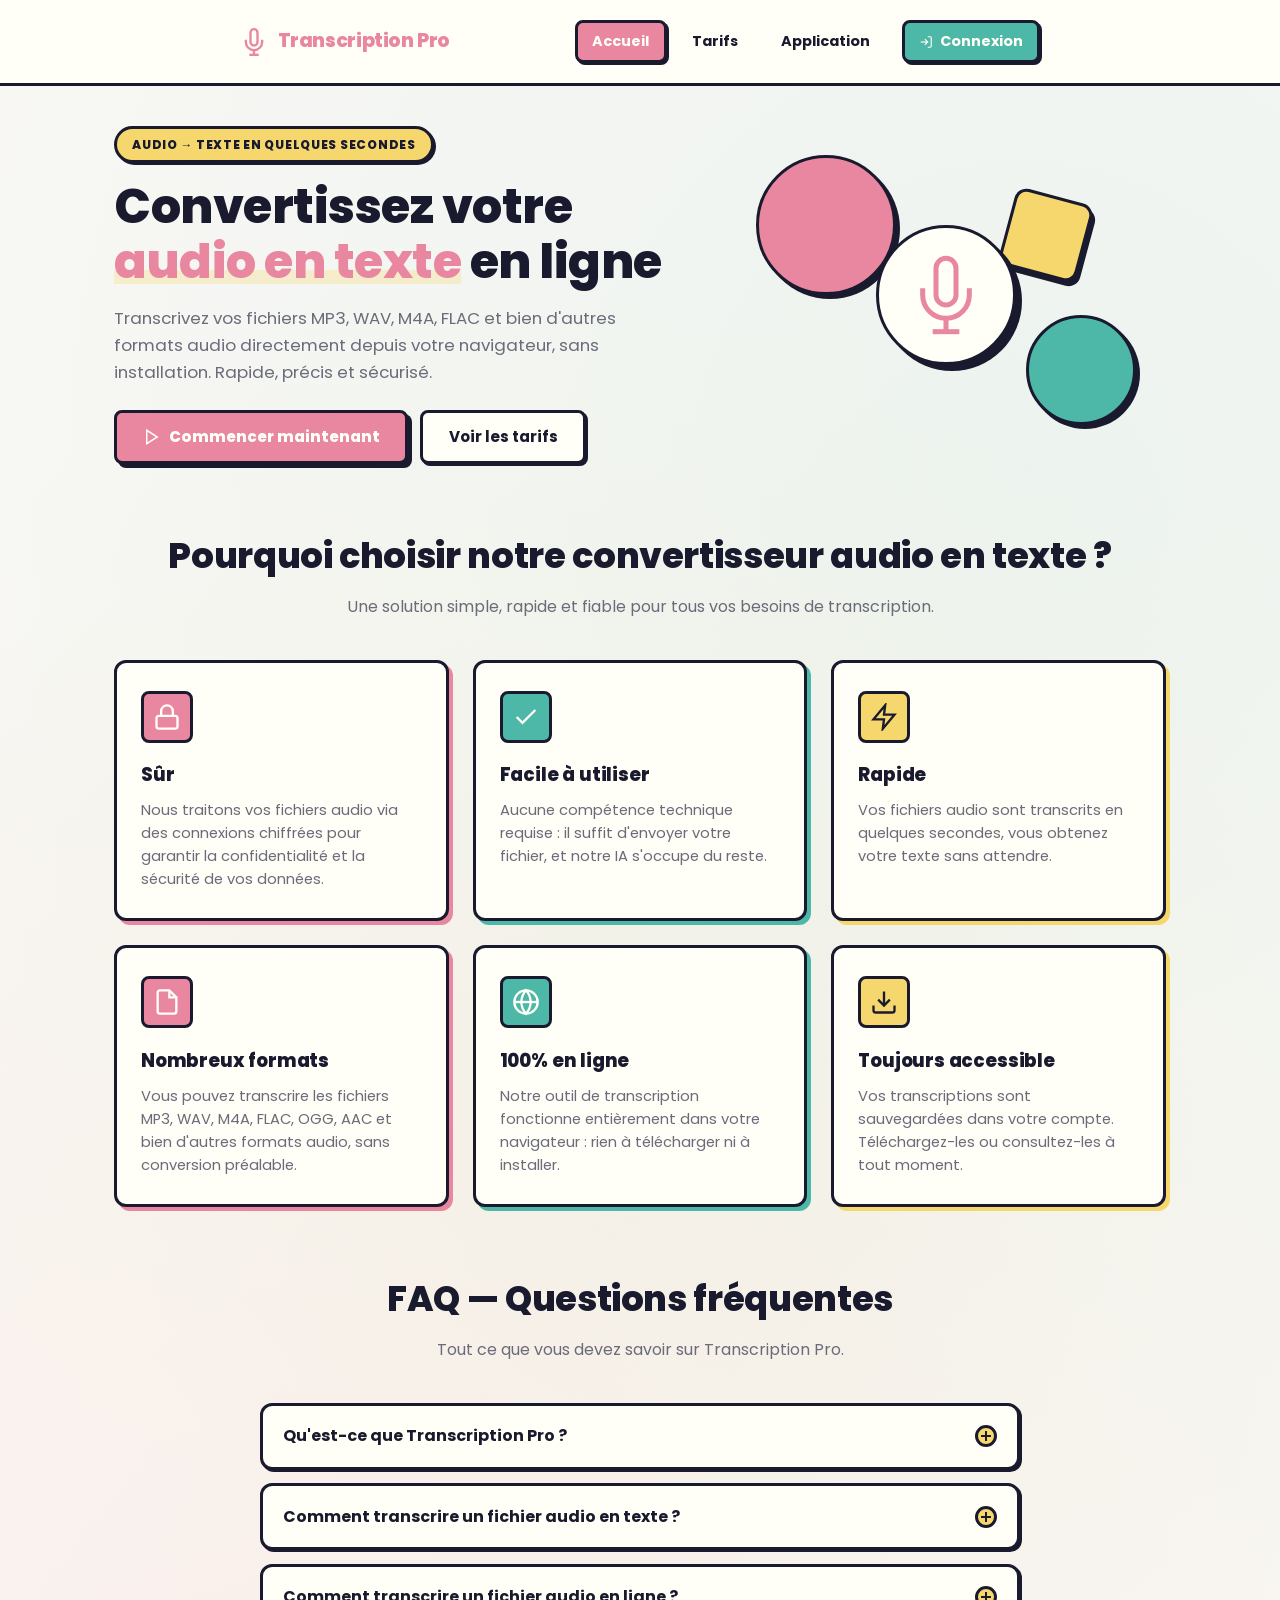
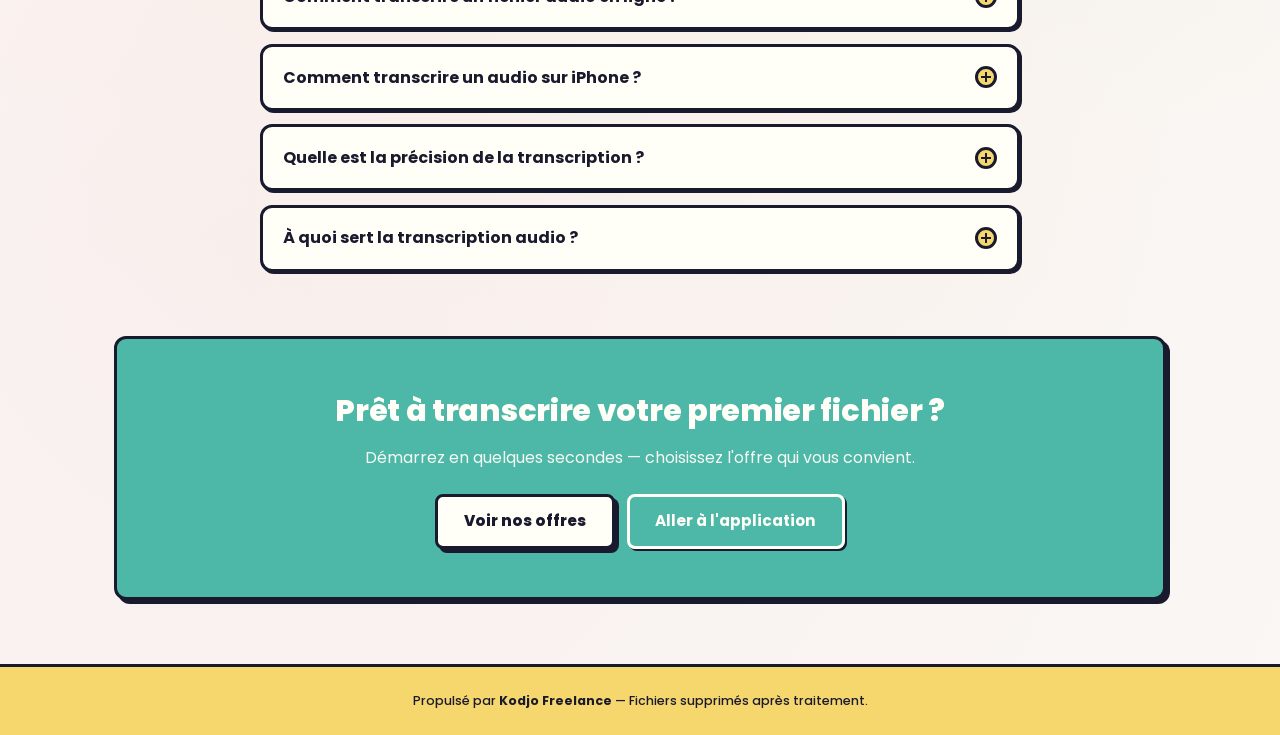
==== commit 5f824f92: "Add landing/pricing pages and Chariow payment integration - New home page (index.html) with hero, fe" ====
--- a/frontend/index.html
+++ b/frontend/index.html
@@ -3,17 +3,19 @@
 <head>
   <meta charset="UTF-8" />
   <meta name="viewport" content="width=device-width, initial-scale=1.0" />
-  <title>Transcription Pro</title>
+  <title>Transcription Pro — Convertir Audio en Texte en ligne</title>
+  <meta name="description" content="Convertissez vos fichiers audio en texte rapidement, en toute sécurité. MP3, WAV, M4A, FLAC et plus encore." />
+  <link rel="icon" href="favicon.ico" type="image/x-icon" />
   <link rel="preconnect" href="https://fonts.googleapis.com" />
   <link rel="preconnect" href="https://fonts.gstatic.com" crossorigin />
   <link rel="stylesheet" href="https://fonts.googleapis.com/css2?family=Poppins:wght@400;500;600;700;800&display=swap" />
   <link rel="stylesheet" href="style.css" />
 </head>
-<body>
+<body class="page-home">
 
   <header>
     <div class="header-inner">
-      <div class="logo">
+      <a href="index.html" class="logo">
         <svg width="28" height="28" viewBox="0 0 24 24" fill="none" stroke="currentColor" stroke-width="2">
           <path d="M12 1a3 3 0 0 0-3 3v8a3 3 0 0 0 6 0V4a3 3 0 0 0-3-3z"/>
           <path d="M19 10v2a7 7 0 0 1-14 0v-2"/>
@@ -21,270 +23,250 @@
           <line x1="8" y1="23" x2="16" y2="23"/>
         </svg>
         <span>Transcription Pro</span>
-      </div>
-      <p class="tagline">Convertissez vos fichiers audio &amp; vidéo en texte instantanément</p>
-
-      <!-- Widget utilisateur -->
-      <div id="user-widget" class="user-widget hidden">
-        <div id="credits-badge" class="credits-badge" title="Crédits restants">
+      </a>
+
+      <nav class="main-nav">
+        <a href="index.html" class="active">Accueil</a>
+        <a href="pricing.html">Tarifs</a>
+        <a href="app.html">Application</a>
+        <a href="app.html" class="nav-login">
           <svg width="14" height="14" viewBox="0 0 24 24" fill="none" stroke="currentColor" stroke-width="2">
-            <circle cx="12" cy="12" r="10"/>
-            <path d="M8 12h8M12 8v8"/>
+            <path d="M15 3h4a2 2 0 0 1 2 2v14a2 2 0 0 1-2 2h-4"/>
+            <polyline points="10 17 15 12 10 7"/>
+            <line x1="15" y1="12" x2="3" y2="12"/>
           </svg>
-          <span id="credits-count">—</span>
-        </div>
-        <a id="admin-link" href="admin.html" class="user-btn hidden" title="Administration">⚙️ Admin</a>
-        <button id="logout-btn" class="user-btn" title="Se déconnecter">Déconnexion</button>
-      </div>
+          Connexion
+        </a>
+      </nav>
     </div>
   </header>
 
-  <!-- ═══════════════════════════════════════
-       Overlay de connexion
-  ════════════════════════════════════════ -->
-  <div id="login-overlay" class="login-overlay hidden">
-    <div class="login-card">
-      <div class="login-icon">
-        <svg width="40" height="40" viewBox="0 0 24 24" fill="none" stroke="currentColor" stroke-width="1.5">
-          <rect x="3" y="11" width="18" height="11" rx="2" ry="2"/>
-          <path d="M7 11V7a5 5 0 0 1 10 0v4"/>
-        </svg>
-      </div>
-      <h2>Connexion requise</h2>
-      <p class="login-sub">Entrez votre code d'accès personnel pour utiliser l'application.</p>
-
-      <form id="login-form">
-        <input
-          type="text"
-          id="login-code"
-          placeholder="ABCD-1234"
-          autocomplete="off"
-          spellcheck="false"
-          required
-          autofocus
-        />
-        <button type="submit" id="login-submit">Se connecter</button>
-      </form>
-
-      <p id="login-error" class="login-error hidden"></p>
-
-      <p class="login-help">
-        Pas de code ? <span id="login-contact">Contactez l'administrateur (00228 97 90 47 93) Message whatsapp</span>
-      </p>
-    </div>
-  </div>
-
-  <main>
-
-    <!-- Bannière d'erreur -->
-    <div id="error-banner" class="error-banner hidden" role="alert">
-      <svg width="18" height="18" viewBox="0 0 24 24" fill="none" stroke="currentColor" stroke-width="2">
-        <circle cx="12" cy="12" r="10"/><line x1="12" y1="8" x2="12" y2="12"/>
-        <line x1="12" y1="16" x2="12.01" y2="16"/>
-      </svg>
-      <span id="error-message"></span>
-      <button id="error-dismiss" aria-label="Fermer">&times;</button>
-    </div>
-
-    <!-- ═══════════════════════════════════════
-         SECTION 1 — Upload
-    ════════════════════════════════════════ -->
-    <section id="upload-section">
-
-      <!-- Onglets Fichier / URL -->
-      <div class="input-tabs">
-        <button class="input-tab active" data-input="file">
-          <svg width="15" height="15" viewBox="0 0 24 24" fill="none" stroke="currentColor" stroke-width="2"><path d="M14 2H6a2 2 0 0 0-2 2v16a2 2 0 0 0 2 2h12a2 2 0 0 0 2-2V8z"/><polyline points="14 2 14 8 20 8"/></svg>
-          Fichier
-        </button>
-        <button class="input-tab" data-input="url" disabled title="Bientôt disponible">
-          <svg width="15" height="15" viewBox="0 0 24 24" fill="none" stroke="currentColor" stroke-width="2"><path d="M10 13a5 5 0 0 0 7.54.54l3-3a5 5 0 0 0-7.07-7.07l-1.72 1.71"/><path d="M14 11a5 5 0 0 0-7.54-.54l-3 3a5 5 0 0 0 7.07 7.07l1.71-1.71"/></svg>
-          URL YouTube
-          <span class="badge-soon">Bientôt</span>
-        </button>
-      </div>
-
-      <!-- Panneau Fichier -->
-      <div id="panel-file">
-      <div id="drop-zone" tabindex="0" role="button" aria-label="Zone de dépôt de fichier">
-        <div class="drop-icon">
-          <svg width="48" height="48" viewBox="0 0 24 24" fill="none" stroke="currentColor" stroke-width="1.5">
-            <path d="M21 15v4a2 2 0 0 1-2 2H5a2 2 0 0 1-2-2v-4"/>
-            <polyline points="17 8 12 3 7 8"/>
-            <line x1="12" y1="3" x2="12" y2="15"/>
+  <main class="home-main">
+
+    <!-- ═══════════════════════════════════════
+         HERO
+    ════════════════════════════════════════ -->
+    <section class="hero">
+      <div class="hero-content">
+        <span class="hero-badge">Audio → Texte en quelques secondes</span>
+        <h1>Convertissez votre <span class="hero-accent">audio en texte</span> en ligne</h1>
+        <p class="hero-sub">
+          Transcrivez vos fichiers MP3, WAV, M4A, FLAC et bien d'autres formats audio
+          directement depuis votre navigateur, sans installation. Rapide, précis et sécurisé.
+        </p>
+        <div class="hero-cta">
+          <a href="app.html" class="btn-primary">
+            <svg width="18" height="18" viewBox="0 0 24 24" fill="none" stroke="currentColor" stroke-width="2">
+              <polygon points="5 3 19 12 5 21 5 3"/>
+            </svg>
+            Commencer maintenant
+          </a>
+          <a href="pricing.html" class="btn-outline">Voir les tarifs</a>
+        </div>
+      </div>
+      <div class="hero-visual" aria-hidden="true">
+        <div class="hero-shape hero-shape--pink"></div>
+        <div class="hero-shape hero-shape--teal"></div>
+        <div class="hero-shape hero-shape--yellow"></div>
+        <div class="hero-mic">
+          <svg width="80" height="80" viewBox="0 0 24 24" fill="none" stroke="currentColor" stroke-width="1.5">
+            <path d="M12 1a3 3 0 0 0-3 3v8a3 3 0 0 0 6 0V4a3 3 0 0 0-3-3z"/>
+            <path d="M19 10v2a7 7 0 0 1-14 0v-2"/>
+            <line x1="12" y1="19" x2="12" y2="23"/>
+            <line x1="8" y1="23" x2="16" y2="23"/>
           </svg>
         </div>
-        <p class="drop-title">Glissez-déposez votre fichier audio ici</p>
-        <p class="drop-sub">ou</p>
-        <button id="browse-btn" type="button">Parcourir les fichiers</button>
-        <p class="formats">MP3 · WAV · M4A · OGG · FLAC · AAC</p>
-        <p class="max-size">Taille max : 500 Mo (découpage automatique)</p>
-        <input
-          type="file"
-          id="file-input"
-          hidden
-          accept=".mp3,.wav,.m4a,.ogg,.flac,.aac"
-        />
-      </div>
-      </div><!-- fin panel-file -->
-
-      <!-- Panneau URL -->
-      <div id="panel-url" class="hidden">
-        <div class="url-input-card">
-          <div class="url-input-icon">
-            <svg width="36" height="36" viewBox="0 0 24 24" fill="none" stroke="currentColor" stroke-width="1.5">
-              <path d="M22.54 6.42a2.78 2.78 0 0 0-1.95-1.96C18.88 4 12 4 12 4s-6.88 0-8.59.46A2.78 2.78 0 0 0 1.46 6.42 29 29 0 0 0 1 12a29 29 0 0 0 .46 5.58 2.78 2.78 0 0 0 1.95 1.96C5.12 20 12 20 12 20s6.88 0 8.59-.46a2.78 2.78 0 0 0 1.95-1.96A29 29 0 0 0 23 12a29 29 0 0 0-.46-5.58z"/>
-              <polygon points="9.75 15.02 15.5 12 9.75 8.98 9.75 15.02"/>
-            </svg>
-          </div>
-          <p class="url-input-title">Collez un lien YouTube</p>
-          <p class="url-input-sub">Fonctionne aussi avec Vimeo, Twitter/X, Facebook…</p>
-          <div class="url-field-row">
-            <input
-              type="url"
-              id="url-input"
-              placeholder="https://www.youtube.com/watch?v=..."
-              autocomplete="off"
-              spellcheck="false"
-            />
-            <button id="url-paste-btn" type="button" title="Coller depuis le presse-papiers">
-              <svg width="15" height="15" viewBox="0 0 24 24" fill="none" stroke="currentColor" stroke-width="2"><path d="M16 4h2a2 2 0 0 1 2 2v14a2 2 0 0 1-2 2H6a2 2 0 0 1-2-2V6a2 2 0 0 1 2-2h2"/><rect x="8" y="2" width="8" height="4" rx="1" ry="1"/></svg>
-            </button>
-          </div>
-          <p id="url-meta" class="url-meta hidden"></p>
-        </div>
-      </div><!-- fin panel-url -->
-
-      <div class="options-row">
-
-        <!-- Sélection de la langue -->
-        <div class="option-group">
-          <label for="language-select">Langue</label>
-          <select id="language-select">
-            <option value="auto">Français (défaut)</option>
-            <option value="fr">Français</option>
-            <option value="en">English</option>
-            <option value="es">Español</option>
-            <option value="it">Italiano</option>
-            <option value="de">Deutsch</option>
-            <option value="pt">Português</option>
-            <option value="ja">日本語</option>
-            <option value="zh">中文</option>
-            <option value="ar">العربية</option>
-            <option value="ru">Русский</option>
-            <option value="ko">한국어</option>
-            <option value="nl">Nederlands</option>
-            <option value="pl">Polski</option>
-          </select>
-        </div>
-
-        <!-- Toggle diarisation -->
-        <div class="option-group option-group--toggle">
-          <label>Mode</label>
-          <div class="toggle-row">
-            <label class="toggle-switch" title="Identifier les interlocuteurs (nécessite HF_TOKEN)">
-              <input type="checkbox" id="diarize-toggle" />
-              <span class="toggle-slider"></span>
-            </label>
-            <span class="toggle-label" id="mode-label">Transcription simple</span>
-          </div>
-          <p class="toggle-hint" id="diarize-hint">
-            Activez pour identifier les interlocuteurs &amp; horodater chaque prise de parole
-          </p>
-        </div>
-
-        <!-- Bouton Transcrire -->
-        <button id="transcribe-btn" type="button" disabled>
-          <svg width="18" height="18" viewBox="0 0 24 24" fill="none" stroke="currentColor" stroke-width="2">
-            <polygon points="5 3 19 12 5 21 5 3"/>
-          </svg>
-          Transcrire
-        </button>
-
-      </div>
-    </section>
-
-    <!-- ═══════════════════════════════════════
-         SECTION 2 — Progression
-    ════════════════════════════════════════ -->
-    <section id="progress-section" class="hidden">
-      <div class="progress-card">
-        <div class="progress-icon">
-          <svg width="40" height="40" viewBox="0 0 24 24" fill="none" stroke="currentColor" stroke-width="1.5" class="spin">
-            <path d="M21 12a9 9 0 1 1-6.219-8.56"/>
-          </svg>
-        </div>
-        <p id="progress-label">Chargement du fichier...</p>
-        <div id="progress-bar-container">
-          <div id="progress-bar"></div>
-        </div>
-        <p id="progress-pct">0%</p>
-        <p id="progress-detail" class="progress-detail hidden"></p>
-      </div>
-    </section>
-
-    <!-- ═══════════════════════════════════════
-         SECTION 3 — Résultats
-    ════════════════════════════════════════ -->
-    <section id="results-section" class="hidden">
-
-      <div class="results-header">
-        <h2>Transcription terminée</h2>
-        <div id="result-meta" class="meta-chips">
-          <span id="meta-language" class="chip"></span>
-          <span id="meta-duration" class="chip"></span>
-          <span id="meta-chunks"   class="chip hidden"></span>
-          <span id="meta-speakers" class="chip chip--speakers hidden"></span>
-        </div>
-      </div>
-
-      <!-- Onglets vue texte / vue interlocuteurs -->
-      <div id="view-tabs" class="view-tabs hidden">
-        <button class="tab-btn active" data-tab="text">📄 Texte brut</button>
-        <button class="tab-btn"        data-tab="speakers">🎙️ Par interlocuteur</button>
-      </div>
-
-      <!-- Vue texte brut -->
-      <div id="tab-text" class="tab-panel">
-        <div class="textarea-wrapper">
-          <textarea id="transcript-output" readonly placeholder="La transcription apparaîtra ici..."></textarea>
-          <button id="copy-btn" class="copy-btn" title="Copier le texte">
-            <svg width="16" height="16" viewBox="0 0 24 24" fill="none" stroke="currentColor" stroke-width="2">
-              <rect x="9" y="9" width="13" height="13" rx="2" ry="2"/>
-              <path d="M5 15H4a2 2 0 0 1-2-2V4a2 2 0 0 1 2-2h9a2 2 0 0 1 2 2v1"/>
-            </svg>
-          </button>
-        </div>
-      </div>
-
-      <!-- Vue interlocuteurs (diarisation) -->
-      <div id="tab-speakers" class="tab-panel hidden">
-        <div id="speakers-view"></div>
-      </div>
-
-      <!-- Boutons d'export -->
-      <div class="export-section">
-        <p class="export-label">Exporter en :</p>
-        <div id="export-buttons">
-          <button id="export-txt" class="btn-export">
-            <span class="export-icon">TXT</span>
-            Texte brut (.txt)
-          </button>
-          <button id="export-srt" class="btn-export">
-            <span class="export-icon">SRT</span>
-            Sous-titres (.srt)
-          </button>
-          <button id="export-docx" class="btn-export">
-            <span class="export-icon">DOC</span>
-            Word (.docx)
-          </button>
-        </div>
-      </div>
-
-      <button id="new-transcription-btn" type="button" class="btn-secondary">
-        ← Nouvelle transcription
-      </button>
-
+      </div>
+    </section>
+
+    <!-- ═══════════════════════════════════════
+         POURQUOI CHOISIR
+    ════════════════════════════════════════ -->
+    <section class="features">
+      <h2 class="section-title">Pourquoi choisir notre convertisseur audio en texte&nbsp;?</h2>
+      <p class="section-sub">
+        Une solution simple, rapide et fiable pour tous vos besoins de transcription.
+      </p>
+
+      <div class="features-grid">
+
+        <article class="feature-card feature-card--pink">
+          <div class="feature-icon">
+            <svg width="28" height="28" viewBox="0 0 24 24" fill="none" stroke="currentColor" stroke-width="2">
+              <rect x="3" y="11" width="18" height="11" rx="2"/>
+              <path d="M7 11V7a5 5 0 0 1 10 0v4"/>
+            </svg>
+          </div>
+          <h3>Sûr</h3>
+          <p>Nous traitons vos fichiers audio via des connexions chiffrées pour garantir
+             la confidentialité et la sécurité de vos données.</p>
+        </article>
+
+        <article class="feature-card feature-card--teal">
+          <div class="feature-icon">
+            <svg width="28" height="28" viewBox="0 0 24 24" fill="none" stroke="currentColor" stroke-width="2">
+              <polyline points="20 6 9 17 4 12"/>
+            </svg>
+          </div>
+          <h3>Facile à utiliser</h3>
+          <p>Aucune compétence technique requise : il suffit d'envoyer votre fichier,
+             et notre IA s'occupe du reste.</p>
+        </article>
+
+        <article class="feature-card feature-card--yellow">
+          <div class="feature-icon">
+            <svg width="28" height="28" viewBox="0 0 24 24" fill="none" stroke="currentColor" stroke-width="2">
+              <polygon points="13 2 3 14 12 14 11 22 21 10 12 10 13 2"/>
+            </svg>
+          </div>
+          <h3>Rapide</h3>
+          <p>Vos fichiers audio sont transcrits en quelques secondes, vous obtenez
+             votre texte sans attendre.</p>
+        </article>
+
+        <article class="feature-card feature-card--pink">
+          <div class="feature-icon">
+            <svg width="28" height="28" viewBox="0 0 24 24" fill="none" stroke="currentColor" stroke-width="2">
+              <path d="M14 2H6a2 2 0 0 0-2 2v16a2 2 0 0 0 2 2h12a2 2 0 0 0 2-2V8z"/>
+              <polyline points="14 2 14 8 20 8"/>
+            </svg>
+          </div>
+          <h3>Nombreux formats</h3>
+          <p>Vous pouvez transcrire les fichiers MP3, WAV, M4A, FLAC, OGG, AAC et
+             bien d'autres formats audio, sans conversion préalable.</p>
+        </article>
+
+        <article class="feature-card feature-card--teal">
+          <div class="feature-icon">
+            <svg width="28" height="28" viewBox="0 0 24 24" fill="none" stroke="currentColor" stroke-width="2">
+              <circle cx="12" cy="12" r="10"/>
+              <line x1="2" y1="12" x2="22" y2="12"/>
+              <path d="M12 2a15.3 15.3 0 0 1 4 10 15.3 15.3 0 0 1-4 10 15.3 15.3 0 0 1-4-10 15.3 15.3 0 0 1 4-10z"/>
+            </svg>
+          </div>
+          <h3>100% en ligne</h3>
+          <p>Notre outil de transcription fonctionne entièrement dans votre navigateur :
+             rien à télécharger ni à installer.</p>
+        </article>
+
+        <article class="feature-card feature-card--yellow">
+          <div class="feature-icon">
+            <svg width="28" height="28" viewBox="0 0 24 24" fill="none" stroke="currentColor" stroke-width="2">
+              <path d="M21 15v4a2 2 0 0 1-2 2H5a2 2 0 0 1-2-2v-4"/>
+              <polyline points="7 10 12 15 17 10"/>
+              <line x1="12" y1="15" x2="12" y2="3"/>
+            </svg>
+          </div>
+          <h3>Toujours accessible</h3>
+          <p>Vos transcriptions sont sauvegardées dans votre compte. Téléchargez-les
+             ou consultez-les à tout moment.</p>
+        </article>
+
+      </div>
+    </section>
+
+    <!-- ═══════════════════════════════════════
+         FAQ
+    ════════════════════════════════════════ -->
+    <section class="faq">
+      <h2 class="section-title">FAQ — Questions fréquentes</h2>
+      <p class="section-sub">Tout ce que vous devez savoir sur Transcription Pro.</p>
+
+      <div class="faq-list">
+
+        <details class="faq-item">
+          <summary>
+            <span>Qu'est-ce que Transcription Pro&nbsp;?</span>
+            <span class="faq-icon" aria-hidden="true"></span>
+          </summary>
+          <div class="faq-content">
+            <p>Transcription Pro est un service en ligne qui convertit automatiquement vos
+               fichiers audio en texte grâce à l'intelligence artificielle. Il prend en charge
+               de nombreux formats (MP3, WAV, M4A, FLAC, OGG…) et plusieurs langues, dont le
+               français, l'anglais, l'espagnol et bien d'autres.</p>
+          </div>
+        </details>
+
+        <details class="faq-item">
+          <summary>
+            <span>Comment transcrire un fichier audio en texte&nbsp;?</span>
+            <span class="faq-icon" aria-hidden="true"></span>
+          </summary>
+          <div class="faq-content">
+            <p>C'est très simple : connectez-vous, glissez-déposez votre fichier audio
+               (ou cliquez sur «&nbsp;Parcourir&nbsp;»), choisissez la langue, puis lancez
+               la transcription. Vous obtenez le résultat en quelques secondes, prêt à être
+               copié ou exporté au format TXT, SRT ou Word.</p>
+          </div>
+        </details>
+
+        <details class="faq-item">
+          <summary>
+            <span>Comment transcrire un fichier audio en ligne&nbsp;?</span>
+            <span class="faq-icon" aria-hidden="true"></span>
+          </summary>
+          <div class="faq-content">
+            <p>Tout se passe directement dans votre navigateur, sans téléchargement
+               d'application. Il vous suffit d'aller sur la page «&nbsp;Application&nbsp;»,
+               de vous identifier avec votre code d'accès, puis d'envoyer votre fichier.
+               Le traitement est effectué côté serveur, vous récupérez ensuite la transcription.</p>
+          </div>
+        </details>
+
+        <details class="faq-item">
+          <summary>
+            <span>Comment transcrire un audio sur iPhone&nbsp;?</span>
+            <span class="faq-icon" aria-hidden="true"></span>
+          </summary>
+          <div class="faq-content">
+            <p>Notre service est entièrement compatible avec les iPhone et iPad. Ouvrez
+               simplement le site dans Safari, connectez-vous puis envoyez l'enregistrement
+               vocal ou n'importe quel fichier audio depuis votre appareil. Aucune application
+               à installer.</p>
+          </div>
+        </details>
+
+        <details class="faq-item">
+          <summary>
+            <span>Quelle est la précision de la transcription&nbsp;?</span>
+            <span class="faq-icon" aria-hidden="true"></span>
+          </summary>
+          <div class="faq-content">
+            <p>Nous utilisons des modèles d'IA de pointe (Cohere et Whisper) qui offrent
+               une excellente précision, en particulier pour les audios clairs. Pour les
+               enregistrements à plusieurs interlocuteurs, vous pouvez activer le mode
+               «&nbsp;diarisation&nbsp;» pour identifier qui parle et quand.</p>
+          </div>
+        </details>
+
+        <details class="faq-item">
+          <summary>
+            <span>À quoi sert la transcription audio&nbsp;?</span>
+            <span class="faq-icon" aria-hidden="true"></span>
+          </summary>
+          <div class="faq-content">
+            <p>La transcription audio est utile pour de nombreux usages : transcrire des
+               entretiens, des cours, des podcasts, transformer des enregistrements de
+               réunions en comptes-rendus écrits, ou tout simplement obtenir une version
+               texte de n'importe quel contenu parlé. Dès que vous avez besoin de l'écrit
+               à partir de la voix, un convertisseur audio-vers-texte vous fait gagner un
+               temps précieux.</p>
+          </div>
+        </details>
+
+      </div>
+    </section>
+
+    <!-- ═══════════════════════════════════════
+         CTA Final
+    ════════════════════════════════════════ -->
+    <section class="cta-final">
+      <h2>Prêt à transcrire votre premier fichier&nbsp;?</h2>
+      <p>Démarrez en quelques secondes — choisissez l'offre qui vous convient.</p>
+      <div class="hero-cta">
+        <a href="pricing.html" class="btn-primary">Voir nos offres</a>
+        <a href="app.html" class="btn-outline">Aller à l'application</a>
+      </div>
     </section>
 
   </main>
@@ -293,6 +275,6 @@
     <p>Propulsé par <strong>Kodjo Freelance</strong> &mdash; Fichiers supprimés après traitement.</p>
   </footer>
 
-  <script src="app.js"></script>
+  <script src="home.js"></script>
 </body>
 </html>
--- a/frontend/style.css
+++ b/frontend/style.css
@@ -835,6 +835,766 @@
   font-size: 1.5rem;
   font-weight: 800;
   margin-bottom: 0.4rem;
+}
+
+/* ════════════════════════════════════════════════════════════
+   NAVIGATION (Home / Tarifs / App)
+   ════════════════════════════════════════════════════════════ */
+.logo {
+  text-decoration: none;
+}
+a.logo:hover { opacity: 0.85; }
+
+.main-nav {
+  display: flex;
+  gap: 0.5rem;
+  flex-wrap: wrap;
+  align-items: center;
+}
+
+.main-nav a {
+  text-decoration: none;
+  color: var(--text);
+  font-weight: 700;
+  font-size: 0.9rem;
+  padding: 0.45rem 0.9rem;
+  border: var(--bw) solid transparent;
+  border-radius: var(--radius-sm);
+  transition: transform var(--transition), box-shadow var(--transition), background var(--transition);
+}
+
+.main-nav a:hover {
+  background: var(--surface);
+  border-color: var(--border);
+  box-shadow: var(--shadow-sm);
+  transform: translate(-1px, -1px);
+}
+
+.main-nav a.active {
+  background: var(--accent);
+  color: var(--surface);
+  border-color: var(--border);
+  box-shadow: var(--shadow-sm);
+}
+
+/* Bouton Connexion (CTA dans la nav) */
+.main-nav a.nav-login {
+  background: var(--secondary);
+  color: var(--surface);
+  border-color: var(--border);
+  box-shadow: var(--shadow-sm);
+  display: inline-flex;
+  align-items: center;
+  gap: 0.4rem;
+  margin-left: 0.4rem;
+}
+.main-nav a.nav-login:hover {
+  background: var(--secondary);
+  transform: translate(-1px, -1px);
+  box-shadow: 3px 3px 0 var(--border);
+}
+
+/* ════════════════════════════════════════════════════════════
+   PAGE HOME — hero + features + faq
+   ════════════════════════════════════════════════════════════ */
+.home-main,
+.pricing-main {
+  flex: 1;
+  max-width: 1100px;
+  width: 100%;
+  margin: 0 auto;
+  padding: 2.5rem 1.5rem 4rem;
+  display: flex;
+  flex-direction: column;
+  gap: 4rem;
+}
+
+/* ─── Hero ────────────────────────────────────────────────── */
+.hero {
+  display: grid;
+  grid-template-columns: 1.3fr 1fr;
+  gap: 2.5rem;
+  align-items: center;
+}
+
+.hero-badge {
+  display: inline-block;
+  background: var(--yellow);
+  color: var(--text);
+  border: var(--bw) solid var(--border);
+  border-radius: 999px;
+  padding: 0.35rem 0.95rem;
+  font-size: 0.75rem;
+  font-weight: 800;
+  text-transform: uppercase;
+  letter-spacing: 0.06em;
+  margin-bottom: 1rem;
+  box-shadow: var(--shadow-sm);
+}
+
+.hero h1 {
+  font-size: clamp(1.9rem, 4vw, 3rem);
+  line-height: 1.15;
+  margin-bottom: 1rem;
+  font-weight: 800;
+}
+
+.hero-accent {
+  color: var(--accent);
+  display: inline-block;
+  position: relative;
+}
+.hero-accent::after {
+  content: "";
+  position: absolute;
+  left: 0;
+  right: 0;
+  bottom: 0.1em;
+  height: 0.3em;
+  background: var(--yellow-light);
+  z-index: -1;
+}
+
+.hero-sub {
+  font-size: 1.05rem;
+  color: var(--muted);
+  line-height: 1.6;
+  margin-bottom: 1.5rem;
+  max-width: 540px;
+}
+
+.hero-cta {
+  display: flex;
+  gap: 0.75rem;
+  flex-wrap: wrap;
+}
+
+.btn-primary {
+  display: inline-flex;
+  align-items: center;
+  gap: 0.5rem;
+  background: var(--accent);
+  color: var(--surface);
+  border: var(--bw) solid var(--border);
+  border-radius: var(--radius-sm);
+  padding: 0.75rem 1.6rem;
+  font-family: inherit;
+  font-size: 0.95rem;
+  font-weight: 800;
+  cursor: pointer;
+  text-decoration: none;
+  transition: transform var(--transition), box-shadow var(--transition);
+  box-shadow: var(--shadow);
+}
+.btn-primary:hover {
+  transform: translate(-2px, -2px);
+  box-shadow: 6px 6px 0 var(--border);
+}
+.btn-primary:active {
+  transform: translate(2px, 2px);
+  box-shadow: 0 0 0 var(--border);
+}
+
+.btn-outline {
+  display: inline-flex;
+  align-items: center;
+  gap: 0.5rem;
+  background: var(--surface);
+  color: var(--text);
+  border: var(--bw) solid var(--border);
+  border-radius: var(--radius-sm);
+  padding: 0.75rem 1.6rem;
+  font-family: inherit;
+  font-size: 0.95rem;
+  font-weight: 700;
+  cursor: pointer;
+  text-decoration: none;
+  transition: transform var(--transition), box-shadow var(--transition);
+  box-shadow: var(--shadow-sm);
+}
+.btn-outline:hover {
+  transform: translate(-2px, -2px);
+  box-shadow: 5px 5px 0 var(--border);
+}
+
+/* ─── Hero visual ─────────────────────────────────────────── */
+.hero-visual {
+  position: relative;
+  height: 320px;
+  display: flex;
+  align-items: center;
+  justify-content: center;
+}
+
+.hero-shape {
+  position: absolute;
+  border: var(--bw) solid var(--border);
+  border-radius: 50%;
+}
+
+.hero-shape--pink {
+  background: var(--accent);
+  width: 140px;
+  height: 140px;
+  top: 20px;
+  left: 30px;
+  box-shadow: var(--shadow);
+}
+.hero-shape--teal {
+  background: var(--secondary);
+  width: 110px;
+  height: 110px;
+  bottom: 30px;
+  right: 30px;
+  box-shadow: var(--shadow);
+}
+.hero-shape--yellow {
+  background: var(--yellow);
+  width: 80px;
+  height: 80px;
+  border-radius: 12px;
+  top: 60px;
+  right: 80px;
+  transform: rotate(15deg);
+  box-shadow: var(--shadow);
+}
+
+.hero-mic {
+  position: relative;
+  z-index: 1;
+  width: 140px;
+  height: 140px;
+  background: var(--surface);
+  border: var(--bw) solid var(--border);
+  border-radius: 50%;
+  display: flex;
+  align-items: center;
+  justify-content: center;
+  color: var(--accent);
+  box-shadow: 6px 6px 0 var(--border);
+}
+
+/* ─── Section titles ──────────────────────────────────────── */
+.section-title {
+  font-size: clamp(1.6rem, 3vw, 2.2rem);
+  text-align: center;
+  margin-bottom: 0.6rem;
+  font-weight: 800;
+}
+
+.section-sub {
+  text-align: center;
+  color: var(--muted);
+  font-size: 1rem;
+  max-width: 640px;
+  margin: 0 auto 2.5rem;
+  line-height: 1.6;
+}
+
+/* ─── Features grid ───────────────────────────────────────── */
+.features-grid {
+  display: grid;
+  grid-template-columns: repeat(auto-fit, minmax(260px, 1fr));
+  gap: 1.5rem;
+}
+
+.feature-card {
+  background: var(--surface);
+  border: var(--bw) solid var(--border);
+  border-radius: var(--radius);
+  padding: 1.75rem 1.5rem;
+  display: flex;
+  flex-direction: column;
+  gap: 0.6rem;
+  transition: transform var(--transition), box-shadow var(--transition);
+}
+
+.feature-card--pink   { box-shadow: var(--shadow-pink); }
+.feature-card--teal   { box-shadow: var(--shadow-teal); }
+.feature-card--yellow { box-shadow: var(--shadow-yellow); }
+
+.feature-card:hover {
+  transform: translate(-3px, -3px);
+}
+.feature-card--pink:hover   { box-shadow: 7px 7px 0 var(--accent); }
+.feature-card--teal:hover   { box-shadow: 7px 7px 0 var(--secondary); }
+.feature-card--yellow:hover { box-shadow: 7px 7px 0 var(--yellow); }
+
+.feature-icon {
+  display: inline-flex;
+  align-items: center;
+  justify-content: center;
+  width: 52px;
+  height: 52px;
+  border: var(--bw) solid var(--border);
+  border-radius: var(--radius-sm);
+  margin-bottom: 0.5rem;
+}
+.feature-card--pink   .feature-icon { background: var(--accent);    color: var(--surface); }
+.feature-card--teal   .feature-icon { background: var(--secondary); color: var(--surface); }
+.feature-card--yellow .feature-icon { background: var(--yellow);    color: var(--text); }
+
+.feature-card h3 {
+  font-size: 1.15rem;
+  font-weight: 800;
+  margin: 0;
+}
+
+.feature-card p {
+  color: var(--muted);
+  font-size: 0.92rem;
+  line-height: 1.55;
+}
+
+/* ─── FAQ accordion ───────────────────────────────────────── */
+.faq-list {
+  display: flex;
+  flex-direction: column;
+  gap: 0.85rem;
+  max-width: 760px;
+  margin: 0 auto;
+  width: 100%;
+}
+
+.faq-item {
+  background: var(--surface);
+  border: var(--bw) solid var(--border);
+  border-radius: var(--radius);
+  box-shadow: var(--shadow-sm);
+  overflow: hidden;
+  transition: box-shadow var(--transition), transform var(--transition);
+}
+
+.faq-item[open] {
+  box-shadow: var(--shadow-pink);
+  transform: translate(-2px, -2px);
+}
+
+.faq-item summary {
+  list-style: none;
+  cursor: pointer;
+  padding: 1.1rem 1.25rem;
+  font-weight: 700;
+  font-size: 1rem;
+  display: flex;
+  justify-content: space-between;
+  align-items: center;
+  gap: 1rem;
+  color: var(--text);
+}
+.faq-item summary::-webkit-details-marker { display: none; }
+
+.faq-item summary > span:first-child { flex: 1; }
+
+.faq-icon {
+  position: relative;
+  width: 22px;
+  height: 22px;
+  flex-shrink: 0;
+  border: var(--bw) solid var(--border);
+  border-radius: 50%;
+  background: var(--yellow);
+  transition: background var(--transition), transform var(--transition);
+}
+.faq-icon::before,
+.faq-icon::after {
+  content: "";
+  position: absolute;
+  background: var(--text);
+  top: 50%;
+  left: 50%;
+  transition: opacity var(--transition);
+}
+.faq-icon::before {
+  width: 10px;
+  height: 2px;
+  transform: translate(-50%, -50%);
+}
+.faq-icon::after {
+  width: 2px;
+  height: 10px;
+  transform: translate(-50%, -50%);
+}
+.faq-item[open] .faq-icon { background: var(--accent); }
+.faq-item[open] .faq-icon::before { background: var(--surface); }
+.faq-item[open] .faq-icon::after  { opacity: 0; }
+
+.faq-content {
+  padding: 0 1.25rem 1.2rem;
+  color: var(--muted);
+  font-size: 0.94rem;
+  line-height: 1.65;
+}
+
+/* ─── CTA Final ───────────────────────────────────────────── */
+.cta-final {
+  background: var(--secondary);
+  color: var(--surface);
+  border: var(--bw) solid var(--border);
+  border-radius: var(--radius);
+  padding: 3rem 2rem;
+  text-align: center;
+  box-shadow: var(--shadow);
+}
+
+.cta-final h2 {
+  font-size: clamp(1.4rem, 2.5vw, 1.9rem);
+  margin-bottom: 0.6rem;
+  font-weight: 800;
+}
+
+.cta-final p {
+  margin-bottom: 1.5rem;
+  font-size: 1rem;
+  opacity: 0.95;
+}
+
+.cta-final .hero-cta { justify-content: center; }
+.cta-final .btn-primary {
+  background: var(--surface);
+  color: var(--text);
+}
+.cta-final .btn-outline {
+  background: transparent;
+  color: var(--surface);
+  border-color: var(--surface);
+}
+
+/* ════════════════════════════════════════════════════════════
+   PAGE PRICING
+   ════════════════════════════════════════════════════════════ */
+.pricing-hero {
+  text-align: center;
+  padding-top: 1rem;
+}
+
+.pricing-hero h1 {
+  font-size: clamp(1.9rem, 4vw, 2.8rem);
+  margin: 1rem 0 0.75rem;
+  font-weight: 800;
+}
+
+.pricing-grid {
+  display: grid;
+  grid-template-columns: repeat(auto-fit, minmax(280px, 1fr));
+  gap: 1.75rem;
+  align-items: stretch;
+}
+
+.pricing-card {
+  position: relative;
+  background: var(--surface);
+  border: var(--bw) solid var(--border);
+  border-radius: var(--radius);
+  padding: 2rem 1.75rem;
+  display: flex;
+  flex-direction: column;
+  gap: 1rem;
+  transition: transform var(--transition), box-shadow var(--transition);
+}
+
+.pricing-card--free     { box-shadow: var(--shadow-yellow); }
+.pricing-card--standard { box-shadow: var(--shadow-pink); }
+.pricing-card--premium  { box-shadow: var(--shadow-teal); }
+
+.pricing-card:hover {
+  transform: translate(-3px, -3px);
+}
+.pricing-card--free:hover     { box-shadow: 7px 7px 0 var(--yellow); }
+.pricing-card--standard:hover { box-shadow: 7px 7px 0 var(--accent); }
+.pricing-card--premium:hover  { box-shadow: 7px 7px 0 var(--secondary); }
+
+.pricing-card--popular {
+  transform: scale(1.03);
+}
+.pricing-card--popular:hover {
+  transform: scale(1.03) translate(-3px, -3px);
+}
+
+.pricing-badge {
+  position: absolute;
+  top: -14px;
+  left: 50%;
+  transform: translateX(-50%);
+  font-size: 0.7rem;
+  font-weight: 800;
+  text-transform: uppercase;
+  letter-spacing: 0.08em;
+  padding: 0.3rem 0.9rem;
+  border: var(--bw) solid var(--border);
+  border-radius: 999px;
+  white-space: nowrap;
+  box-shadow: var(--shadow-sm);
+}
+.pricing-badge--yellow { background: var(--yellow);    color: var(--text); }
+.pricing-badge--pink   { background: var(--accent);    color: var(--surface); }
+.pricing-badge--teal   { background: var(--secondary); color: var(--surface); }
+
+.pricing-card h2 {
+  font-size: 1.4rem;
+  font-weight: 800;
+  margin-top: 0.5rem;
+}
+
+.pricing-amount {
+  display: flex;
+  align-items: baseline;
+  gap: 0.4rem;
+  margin: 0.25rem 0 0.5rem;
+}
+
+.pricing-price {
+  font-size: 2.6rem;
+  font-weight: 800;
+  line-height: 1;
+  color: var(--text);
+}
+
+.pricing-currency {
+  font-size: 0.95rem;
+  font-weight: 700;
+  color: var(--muted);
+  letter-spacing: 0.04em;
+}
+
+.pricing-desc {
+  font-size: 0.92rem;
+  color: var(--muted);
+  line-height: 1.5;
+  min-height: 2.7em;
+}
+
+.pricing-features {
+  list-style: none;
+  padding: 0;
+  margin: 0.5rem 0 1.25rem;
+  display: flex;
+  flex-direction: column;
+  gap: 0.55rem;
+  flex: 1;
+}
+
+.pricing-features li {
+  font-size: 0.9rem;
+  display: flex;
+  align-items: flex-start;
+  gap: 0.55rem;
+  color: var(--text);
+  line-height: 1.45;
+}
+.pricing-features li.muted { color: var(--muted); }
+
+.pricing-features .check {
+  display: inline-flex;
+  align-items: center;
+  justify-content: center;
+  width: 20px;
+  height: 20px;
+  border-radius: 50%;
+  background: var(--secondary);
+  color: var(--surface);
+  font-size: 0.75rem;
+  font-weight: 800;
+  flex-shrink: 0;
+  border: 2px solid var(--border);
+}
+
+.pricing-features .cross {
+  display: inline-flex;
+  align-items: center;
+  justify-content: center;
+  width: 20px;
+  height: 20px;
+  border-radius: 50%;
+  background: var(--surface);
+  color: var(--muted);
+  font-size: 0.95rem;
+  font-weight: 800;
+  flex-shrink: 0;
+  border: 2px solid var(--border);
+}
+
+.btn-pricing {
+  display: inline-flex;
+  align-items: center;
+  justify-content: center;
+  width: 100%;
+  padding: 0.75rem 1rem;
+  border: var(--bw) solid var(--border);
+  border-radius: var(--radius-sm);
+  font-family: inherit;
+  font-size: 0.95rem;
+  font-weight: 800;
+  cursor: pointer;
+  text-decoration: none;
+  text-align: center;
+  transition: transform var(--transition), box-shadow var(--transition);
+  box-shadow: var(--shadow-sm);
+  margin-top: auto;
+}
+.btn-pricing:hover {
+  transform: translate(-2px, -2px);
+  box-shadow: 5px 5px 0 var(--border);
+}
+.btn-pricing:active {
+  transform: translate(2px, 2px);
+  box-shadow: 0 0 0 var(--border);
+}
+
+.btn-pricing--outline {
+  background: var(--surface);
+  color: var(--text);
+}
+.btn-pricing--filled {
+  background: var(--accent);
+  color: var(--surface);
+}
+.btn-pricing--filled-teal {
+  background: var(--secondary);
+  color: var(--surface);
+}
+
+.pricing-faq-mini {
+  text-align: center;
+}
+
+/* ════════════════════════════════════════════════════════════
+   MODAL "Contactez l'admin"
+   ════════════════════════════════════════════════════════════ */
+.modal-overlay {
+  position: fixed;
+  inset: 0;
+  background: rgba(26, 26, 46, 0.45);
+  backdrop-filter: blur(4px);
+  z-index: 1100;
+  display: flex;
+  align-items: center;
+  justify-content: center;
+  padding: 1.5rem;
+  animation: fadeIn 0.2s ease;
+}
+
+@keyframes fadeIn { from { opacity: 0; } to { opacity: 1; } }
+
+.modal-card {
+  position: relative;
+  background: var(--surface);
+  border: var(--bw) solid var(--border);
+  border-radius: var(--radius);
+  padding: 2.5rem 2rem 2rem;
+  max-width: 440px;
+  width: 100%;
+  text-align: center;
+  box-shadow: 8px 8px 0 var(--accent);
+  animation: popIn 0.25s ease;
+}
+
+@keyframes popIn {
+  from { transform: scale(0.9); opacity: 0; }
+  to   { transform: scale(1);   opacity: 1; }
+}
+
+.modal-close {
+  position: absolute;
+  top: 0.7rem;
+  right: 0.9rem;
+  background: none;
+  border: none;
+  font-size: 1.75rem;
+  font-weight: 700;
+  color: var(--text);
+  cursor: pointer;
+  line-height: 1;
+  padding: 0.25rem 0.55rem;
+  border-radius: 50%;
+  transition: background var(--transition);
+}
+.modal-close:hover { background: var(--accent-light); }
+
+.modal-icon {
+  display: inline-flex;
+  align-items: center;
+  justify-content: center;
+  width: 70px;
+  height: 70px;
+  border-radius: 50%;
+  background: var(--yellow);
+  color: var(--text);
+  border: var(--bw) solid var(--border);
+  margin-bottom: 1rem;
+  box-shadow: var(--shadow-sm);
+}
+
+.modal-card h2 {
+  font-size: 1.35rem;
+  font-weight: 800;
+  margin-bottom: 0.6rem;
+}
+
+.modal-text {
+  color: var(--muted);
+  font-size: 0.95rem;
+  line-height: 1.55;
+  margin-bottom: 1.5rem;
+}
+
+.modal-cta {
+  display: inline-flex;
+  align-items: center;
+  justify-content: center;
+  gap: 0.55rem;
+  width: 100%;
+  background: #25d366;
+  color: #fff;
+  border: var(--bw) solid var(--border);
+  border-radius: var(--radius-sm);
+  padding: 0.8rem 1rem;
+  font-family: inherit;
+  font-size: 0.95rem;
+  font-weight: 800;
+  text-decoration: none;
+  cursor: pointer;
+  transition: transform var(--transition), box-shadow var(--transition);
+  box-shadow: var(--shadow);
+}
+.modal-cta:hover {
+  transform: translate(-2px, -2px);
+  box-shadow: 6px 6px 0 var(--border);
+}
+
+.modal-phone {
+  margin-top: 0.9rem;
+  font-size: 0.85rem;
+  color: var(--muted);
+}
+
+/* ════════════════════════════════════════════════════════════
+   Header sur les pages home/pricing (sans tagline)
+   ════════════════════════════════════════════════════════════ */
+.page-home .header-inner,
+.page-pricing .header-inner {
+  justify-content: space-between;
+}
+
+/* ════════════════════════════════════════════════════════════
+   Responsive
+   ════════════════════════════════════════════════════════════ */
+@media (max-width: 760px) {
+  .hero {
+    grid-template-columns: 1fr;
+    text-align: center;
+  }
+  .hero-sub { margin-left: auto; margin-right: auto; }
+  .hero-cta { justify-content: center; }
+  .hero-visual { height: 240px; order: -1; }
+
+  .header-inner { gap: 0.75rem; }
+  .main-nav { width: 100%; justify-content: center; order: 3; }
+
+  .pricing-card--popular { transform: none; }
+  .pricing-card--popular:hover { transform: translate(-3px, -3px); }
+
+  .home-main, .pricing-main { gap: 3rem; padding: 1.5rem 1rem 3rem; }
 }
 
 .login-sub {
@@ -923,3 +1683,286 @@
   .export-section { flex-direction: column; align-items: flex-start; }
   .login-card { padding: 1.75rem 1.25rem; }
 }
+
+/* ════════════════════════════════════════════════════════════
+   CHECKOUT MODAL (Chariow)
+   ════════════════════════════════════════════════════════════ */
+.modal-card--wide {
+  max-width: 520px;
+  text-align: left;
+  padding-top: 2rem;
+}
+.modal-card--wide .modal-icon { display: flex; margin: 0 auto 0.75rem; }
+.modal-card--wide h2 { text-align: center; margin-bottom: 1.25rem; }
+
+.checkout-summary {
+  display: flex;
+  justify-content: space-between;
+  align-items: center;
+  background: var(--yellow-light);
+  border: 2px solid var(--border);
+  border-radius: var(--radius-sm);
+  padding: 0.9rem 1rem;
+  margin-bottom: 1.25rem;
+  flex-wrap: wrap;
+  gap: 0.5rem;
+}
+
+.checkout-summary-plan {
+  display: block;
+  font-weight: 800;
+  font-size: 1rem;
+  color: var(--text);
+}
+.checkout-summary-credits {
+  display: block;
+  font-size: 0.82rem;
+  color: var(--muted);
+  font-weight: 600;
+  margin-top: 0.15rem;
+}
+
+.checkout-summary-price {
+  display: flex;
+  align-items: baseline;
+  gap: 0.3rem;
+  font-size: 1.5rem;
+  font-weight: 800;
+  color: var(--accent);
+}
+.checkout-summary-price .pricing-currency {
+  font-size: 0.8rem;
+  color: var(--muted);
+}
+
+#checkout-form {
+  display: flex;
+  flex-direction: column;
+  gap: 0.85rem;
+}
+
+.form-row {
+  display: flex;
+  gap: 0.7rem;
+}
+.form-row--split > .form-field { flex: 1; }
+.form-row--phone .form-field--country { flex: 0 0 130px; }
+.form-row--phone .form-field--phone   { flex: 1; }
+
+.form-field {
+  display: flex;
+  flex-direction: column;
+  gap: 0.3rem;
+  text-align: left;
+}
+
+.form-field > span {
+  font-size: 0.72rem;
+  font-weight: 700;
+  text-transform: uppercase;
+  letter-spacing: 0.06em;
+  color: var(--text);
+}
+
+.form-field input,
+.form-field select {
+  background: var(--surface);
+  color: var(--text);
+  border: var(--bw) solid var(--border);
+  border-radius: var(--radius-sm);
+  padding: 0.6rem 0.85rem;
+  font-family: inherit;
+  font-size: 0.9rem;
+  font-weight: 500;
+  outline: none;
+  transition: box-shadow var(--transition);
+  box-shadow: var(--shadow-sm);
+  width: 100%;
+}
+.form-field input:focus,
+.form-field select:focus {
+  box-shadow: 4px 4px 0 var(--accent);
+}
+.form-field input::placeholder { color: var(--muted); }
+
+.checkout-error {
+  background: var(--error-bg);
+  border: 2px solid var(--error);
+  border-radius: var(--radius-sm);
+  color: var(--error);
+  padding: 0.6rem 0.85rem;
+  font-size: 0.85rem;
+  font-weight: 600;
+  margin: 0.25rem 0;
+}
+
+.modal-cta--pay {
+  background: var(--accent);
+  color: var(--surface);
+  margin-top: 0.5rem;
+}
+.modal-cta--pay:hover {
+  background: var(--accent-hover);
+}
+.modal-cta--pay:disabled {
+  opacity: 0.55;
+  cursor: not-allowed;
+  transform: none;
+  box-shadow: var(--shadow-sm);
+}
+
+.checkout-disclaimer {
+  text-align: center;
+  font-size: 0.78rem;
+  color: var(--muted);
+  margin-top: 0.85rem;
+  line-height: 1.5;
+}
+
+/* ════════════════════════════════════════════════════════════
+   PAGE SUCCESS — post-paiement
+   ════════════════════════════════════════════════════════════ */
+.success-main {
+  flex: 1;
+  max-width: 640px;
+  width: 100%;
+  margin: 0 auto;
+  padding: 3rem 1.5rem;
+  display: flex;
+  align-items: center;
+  justify-content: center;
+}
+
+.success-card {
+  background: var(--surface);
+  border: var(--bw) solid var(--border);
+  border-radius: var(--radius);
+  padding: 3rem 2rem;
+  text-align: center;
+  width: 100%;
+  box-shadow: var(--shadow);
+}
+
+.success-card--pending { box-shadow: var(--shadow-yellow); }
+.success-card--paid    { box-shadow: var(--shadow-teal); }
+.success-card--failed  { box-shadow: 4px 4px 0 var(--error); }
+.success-card--timeout { box-shadow: var(--shadow-yellow); }
+
+.success-spinner {
+  color: var(--accent);
+  margin-bottom: 1.25rem;
+  display: inline-block;
+}
+
+.success-icon {
+  display: inline-flex;
+  align-items: center;
+  justify-content: center;
+  width: 80px;
+  height: 80px;
+  border-radius: 50%;
+  border: var(--bw) solid var(--border);
+  margin-bottom: 1.25rem;
+  box-shadow: var(--shadow-sm);
+}
+.success-icon--check { background: var(--secondary); color: var(--surface); }
+.success-icon--error { background: var(--error);     color: #fff; }
+.success-icon--warn  { background: var(--yellow);    color: var(--text); }
+
+.success-card h1 {
+  font-size: clamp(1.4rem, 2.5vw, 1.9rem);
+  font-weight: 800;
+  margin-bottom: 0.85rem;
+}
+
+.success-card p {
+  color: var(--muted);
+  line-height: 1.6;
+  font-size: 0.98rem;
+}
+
+.success-card .success-text { margin-bottom: 1.5rem; }
+
+.success-card .success-sub {
+  margin-top: 0.7rem;
+  font-size: 0.85rem;
+}
+
+.code-box {
+  display: flex;
+  align-items: center;
+  justify-content: space-between;
+  gap: 1rem;
+  background: var(--yellow);
+  border: var(--bw) solid var(--border);
+  border-radius: var(--radius);
+  padding: 1.1rem 1.4rem;
+  margin: 1.5rem auto;
+  box-shadow: var(--shadow);
+  max-width: 420px;
+}
+
+.user-code {
+  font-family: 'Poppins', monospace;
+  font-size: clamp(1.4rem, 3.5vw, 1.9rem);
+  font-weight: 800;
+  letter-spacing: 0.15em;
+  color: var(--text);
+  user-select: all;
+}
+
+.copy-code-btn {
+  display: inline-flex;
+  align-items: center;
+  gap: 0.4rem;
+  background: var(--surface);
+  border: var(--bw) solid var(--border);
+  border-radius: var(--radius-sm);
+  color: var(--text);
+  padding: 0.5rem 0.9rem;
+  font-family: inherit;
+  font-size: 0.85rem;
+  font-weight: 700;
+  cursor: pointer;
+  transition: transform var(--transition), box-shadow var(--transition);
+  box-shadow: var(--shadow-sm);
+  flex-shrink: 0;
+}
+.copy-code-btn:hover {
+  transform: translate(-1px, -1px);
+  box-shadow: 3px 3px 0 var(--border);
+}
+
+.credits-line {
+  font-size: 1rem;
+  color: var(--text);
+  margin: 1rem 0 1.75rem;
+}
+.credits-line strong {
+  color: var(--accent);
+  font-size: 1.15rem;
+  font-weight: 800;
+}
+
+.success-actions {
+  display: flex;
+  gap: 0.75rem;
+  justify-content: center;
+  flex-wrap: wrap;
+  margin-top: 1rem;
+}
+
+.success-help {
+  margin-top: 1.5rem;
+  font-size: 0.82rem;
+  color: var(--muted);
+}
+
+@media (max-width: 520px) {
+  .form-row, .form-row--phone { flex-direction: column; }
+  .form-row--phone .form-field--country { flex: 1 1 auto; }
+  .checkout-summary { flex-direction: column; align-items: flex-start; }
+  .code-box { flex-direction: column; }
+  .success-actions a { width: 100%; justify-content: center; }
+  .success-card { padding: 2.25rem 1.25rem; }
+}
